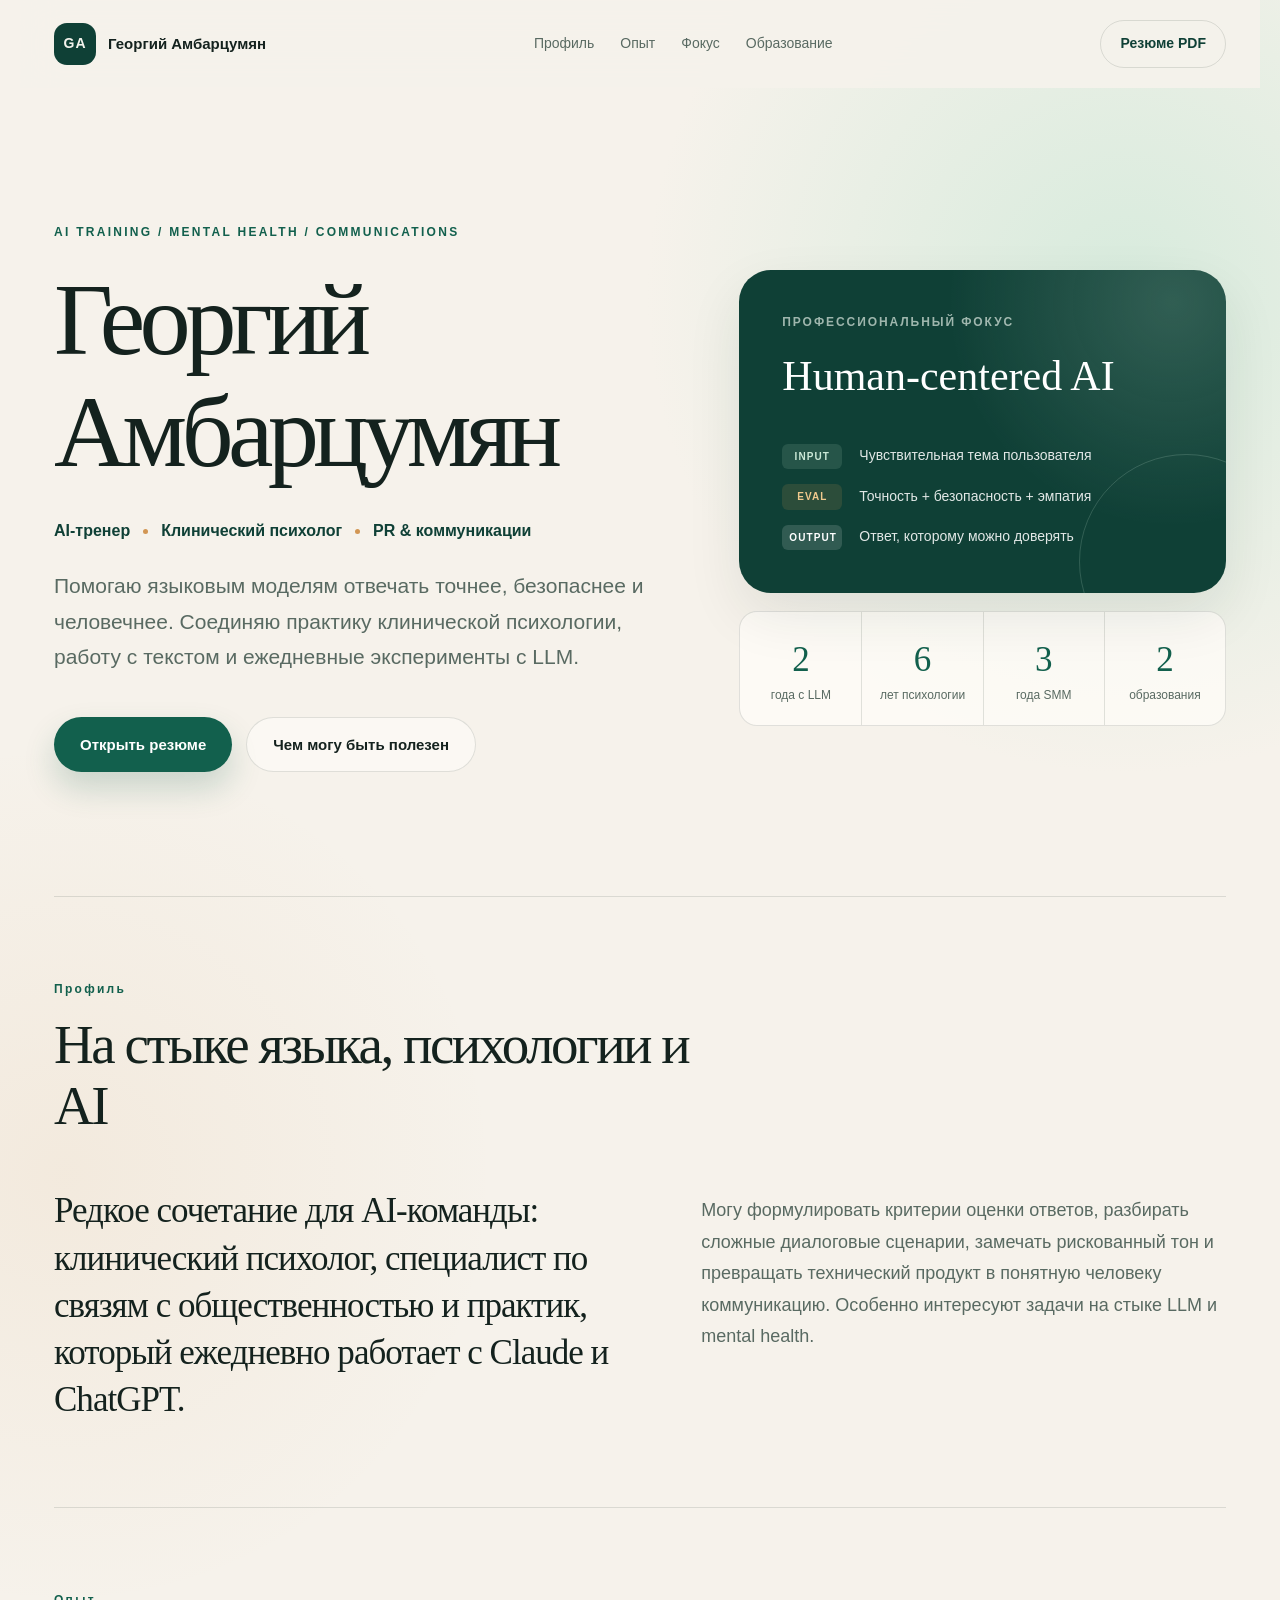
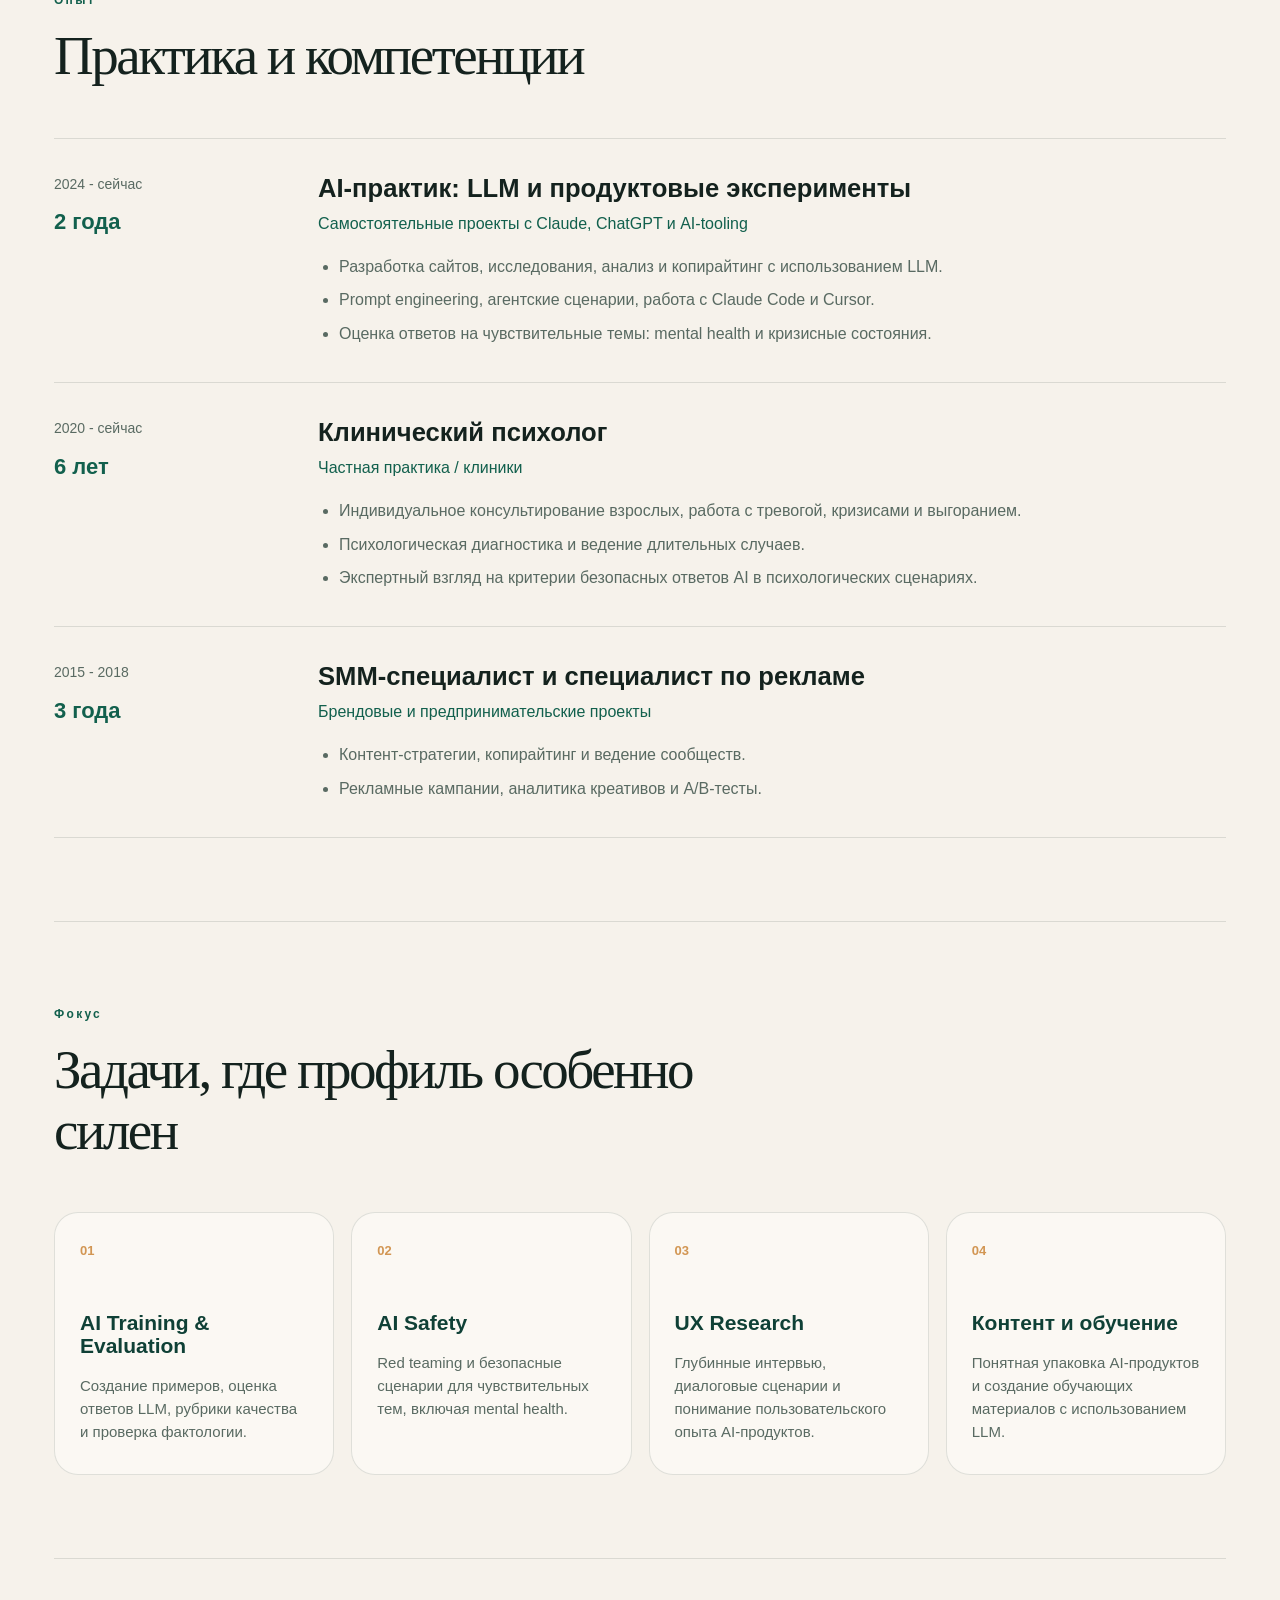
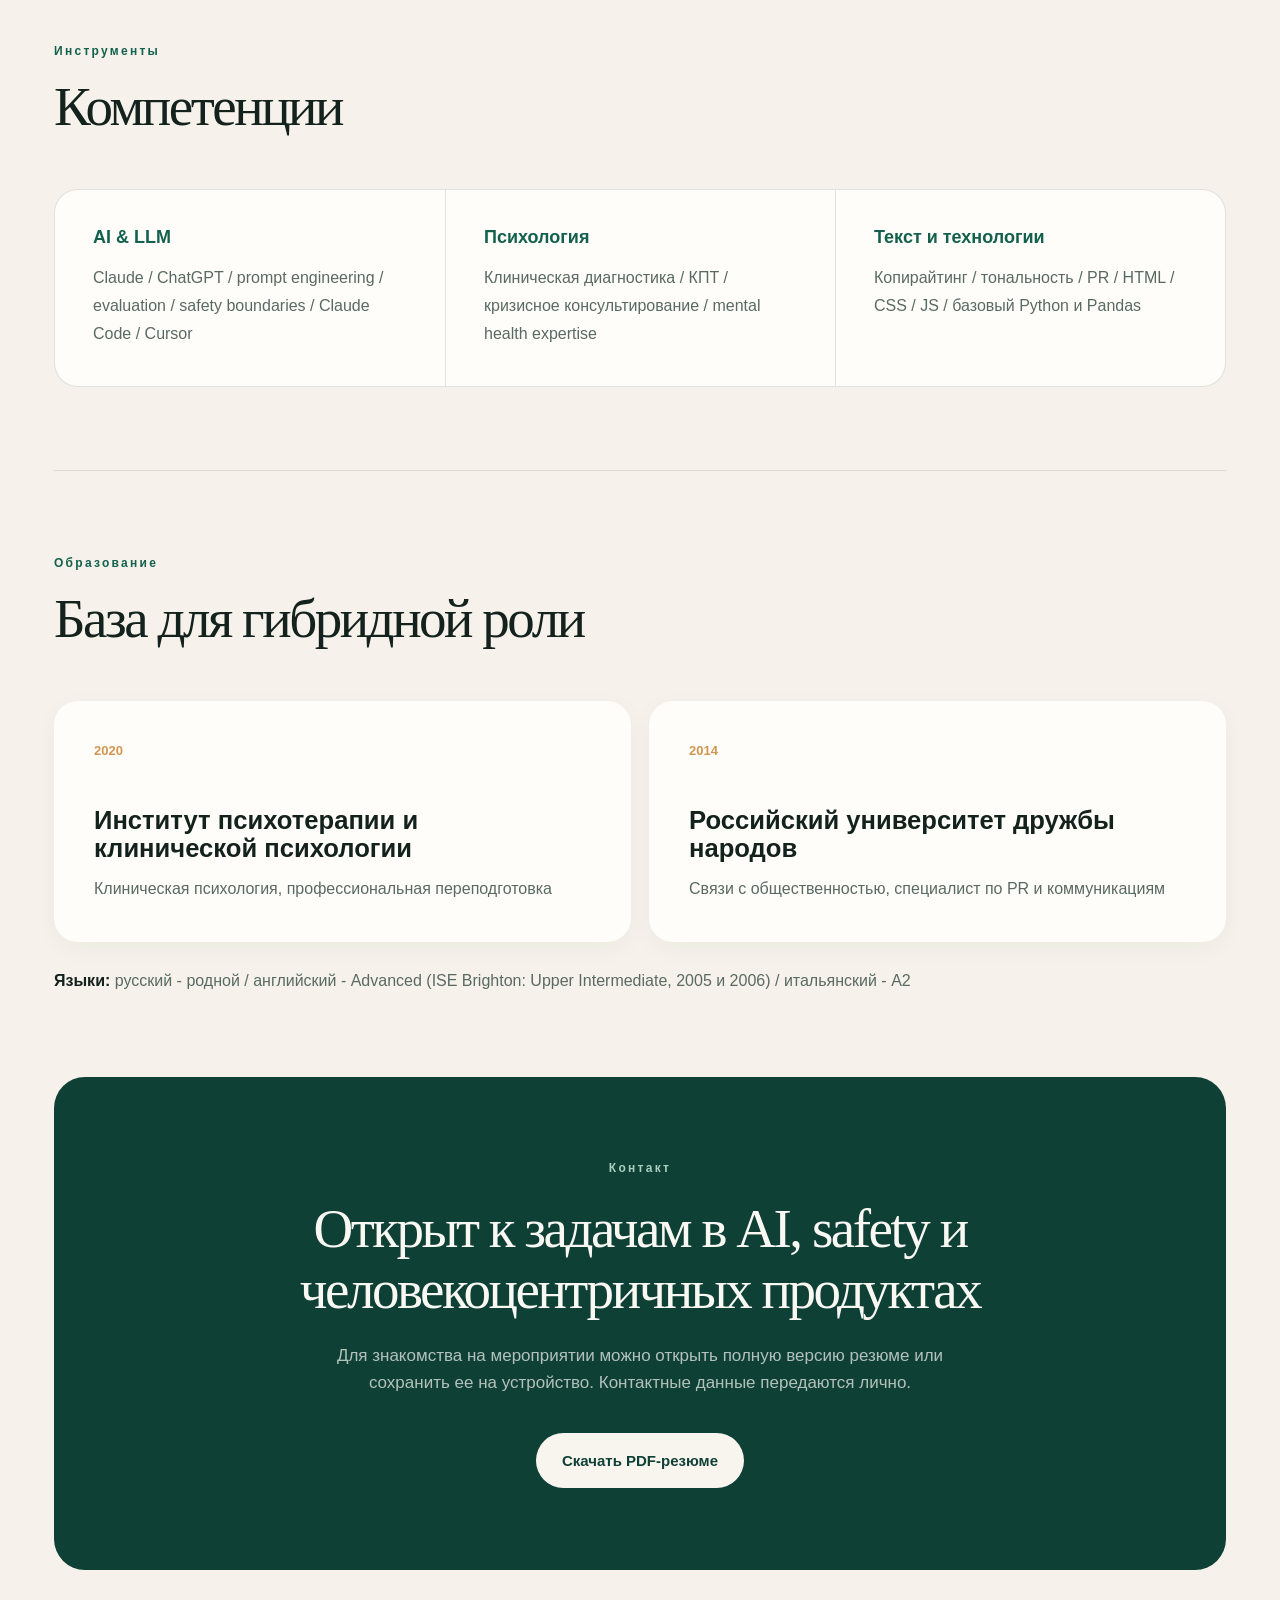
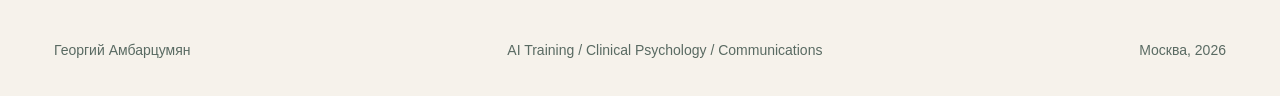
==== index.html @ ddc8c23b "Publish personal landing page" ====
<!doctype html>
<html lang="ru">
  <head>
    <meta charset="utf-8">
    <meta name="viewport" content="width=device-width, initial-scale=1">
    <meta name="theme-color" content="#11211c">
    <meta
      name="description"
      content="Георгий Амбарцумян: AI-тренер, клинический психолог и специалист по коммуникациям. Работа с LLM, AI Safety и human-centered продуктами."
    >
    <title>Георгий Амбарцумян | AI, психология, коммуникации</title>
    <link rel="stylesheet" href="styles.css">
    <script defer src="script.js"></script>
  </head>
  <body>
    <header class="site-header">
      <a class="brand" href="#top" aria-label="Георгий Амбарцумян, на главную">
        <span class="brand-mark">GA</span>
        <span>Георгий Амбарцумян</span>
      </a>
      <nav class="site-nav" aria-label="Основная навигация">
        <a href="#profile">Профиль</a>
        <a href="#experience">Опыт</a>
        <a href="#focus">Фокус</a>
        <a href="#education">Образование</a>
      </nav>
      <a class="header-download" href="Ambartsumyan_Georgy_resume.pdf" download>Резюме PDF</a>
    </header>

    <main id="top">
      <section class="hero" aria-labelledby="hero-title">
        <div class="hero-copy reveal">
          <p class="eyebrow">AI TRAINING / MENTAL HEALTH / COMMUNICATIONS</p>
          <h1 id="hero-title">Георгий<br>Амбарцумян</h1>
          <p class="hero-role">AI-тренер <span></span> Клинический психолог <span></span> PR &amp; коммуникации</p>
          <p class="hero-lead">
            Помогаю языковым моделям отвечать точнее, безопаснее и человечнее.
            Соединяю практику клинической психологии, работу с текстом и
            ежедневные эксперименты с LLM.
          </p>
          <div class="hero-actions">
            <a class="button button-primary" href="Ambartsumyan_Georgy_resume.pdf" target="_blank" rel="noopener">
              Открыть резюме
            </a>
            <a class="button button-secondary" href="#focus">Чем могу быть полезен</a>
          </div>
        </div>

        <aside class="hero-panel reveal" aria-label="Ключевые показатели">
          <div class="signal-card">
            <p class="signal-label">Профессиональный фокус</p>
            <p class="signal-title">Human-centered AI</p>
            <div class="prompt-lines" aria-hidden="true">
              <span class="prompt-tag">INPUT</span>
              <p>Чувствительная тема пользователя</p>
              <span class="prompt-tag accent">EVAL</span>
              <p>Точность + безопасность + эмпатия</p>
              <span class="prompt-tag result">OUTPUT</span>
              <p>Ответ, которому можно доверять</p>
            </div>
          </div>
          <div class="metrics">
            <div><strong>2</strong><span>года с LLM</span></div>
            <div><strong>6</strong><span>лет психологии</span></div>
            <div><strong>3</strong><span>года SMM</span></div>
            <div><strong>2</strong><span>образования</span></div>
          </div>
        </aside>
      </section>

      <section class="profile section reveal" id="profile" aria-labelledby="profile-title">
        <div class="section-heading">
          <p class="eyebrow">Профиль</p>
          <h2 id="profile-title">На стыке языка, психологии и AI</h2>
        </div>
        <div class="profile-grid">
          <p class="statement">
            Редкое сочетание для AI-команды: клинический психолог, специалист
            по связям с общественностью и практик, который ежедневно работает
            с Claude и ChatGPT.
          </p>
          <p class="body-copy">
            Могу формулировать критерии оценки ответов, разбирать сложные
            диалоговые сценарии, замечать рискованный тон и превращать
            технический продукт в понятную человеку коммуникацию. Особенно
            интересуют задачи на стыке LLM и mental health.
          </p>
        </div>
      </section>

      <section class="section experience" id="experience" aria-labelledby="experience-title">
        <div class="section-heading reveal">
          <p class="eyebrow">Опыт</p>
          <h2 id="experience-title">Практика и компетенции</h2>
        </div>
        <div class="timeline">
          <article class="timeline-item reveal">
            <div class="timeline-date">
              <span>2024 - сейчас</span>
              <strong>2 года</strong>
            </div>
            <div class="timeline-content">
              <h3>AI-практик: LLM и продуктовые эксперименты</h3>
              <p>Самостоятельные проекты с Claude, ChatGPT и AI-tooling</p>
              <ul>
                <li>Разработка сайтов, исследования, анализ и копирайтинг с использованием LLM.</li>
                <li>Prompt engineering, агентские сценарии, работа с Claude Code и Cursor.</li>
                <li>Оценка ответов на чувствительные темы: mental health и кризисные состояния.</li>
              </ul>
            </div>
          </article>
          <article class="timeline-item reveal">
            <div class="timeline-date">
              <span>2020 - сейчас</span>
              <strong>6 лет</strong>
            </div>
            <div class="timeline-content">
              <h3>Клинический психолог</h3>
              <p>Частная практика / клиники</p>
              <ul>
                <li>Индивидуальное консультирование взрослых, работа с тревогой, кризисами и выгоранием.</li>
                <li>Психологическая диагностика и ведение длительных случаев.</li>
                <li>Экспертный взгляд на критерии безопасных ответов AI в психологических сценариях.</li>
              </ul>
            </div>
          </article>
          <article class="timeline-item reveal">
            <div class="timeline-date">
              <span>2015 - 2018</span>
              <strong>3 года</strong>
            </div>
            <div class="timeline-content">
              <h3>SMM-специалист и специалист по рекламе</h3>
              <p>Брендовые и предпринимательские проекты</p>
              <ul>
                <li>Контент-стратегии, копирайтинг и ведение сообществ.</li>
                <li>Рекламные кампании, аналитика креативов и A/B-тесты.</li>
              </ul>
            </div>
          </article>
        </div>
      </section>

      <section class="focus section" id="focus" aria-labelledby="focus-title">
        <div class="section-heading reveal">
          <p class="eyebrow">Фокус</p>
          <h2 id="focus-title">Задачи, где профиль особенно силен</h2>
        </div>
        <div class="cards">
          <article class="focus-card reveal">
            <span class="card-index">01</span>
            <h3>AI Training &amp; Evaluation</h3>
            <p>Создание примеров, оценка ответов LLM, рубрики качества и проверка фактологии.</p>
          </article>
          <article class="focus-card reveal">
            <span class="card-index">02</span>
            <h3>AI Safety</h3>
            <p>Red teaming и безопасные сценарии для чувствительных тем, включая mental health.</p>
          </article>
          <article class="focus-card reveal">
            <span class="card-index">03</span>
            <h3>UX Research</h3>
            <p>Глубинные интервью, диалоговые сценарии и понимание пользовательского опыта AI-продуктов.</p>
          </article>
          <article class="focus-card reveal">
            <span class="card-index">04</span>
            <h3>Контент и обучение</h3>
            <p>Понятная упаковка AI-продуктов и создание обучающих материалов с использованием LLM.</p>
          </article>
        </div>
      </section>

      <section class="skills section" aria-labelledby="skills-title">
        <div class="section-heading reveal">
          <p class="eyebrow">Инструменты</p>
          <h2 id="skills-title">Компетенции</h2>
        </div>
        <div class="skill-groups reveal">
          <div>
            <h3>AI &amp; LLM</h3>
            <p>Claude / ChatGPT / prompt engineering / evaluation / safety boundaries / Claude Code / Cursor</p>
          </div>
          <div>
            <h3>Психология</h3>
            <p>Клиническая диагностика / КПТ / кризисное консультирование / mental health expertise</p>
          </div>
          <div>
            <h3>Текст и технологии</h3>
            <p>Копирайтинг / тональность / PR / HTML / CSS / JS / базовый Python и Pandas</p>
          </div>
        </div>
      </section>

      <section class="education section" id="education" aria-labelledby="education-title">
        <div class="section-heading reveal">
          <p class="eyebrow">Образование</p>
          <h2 id="education-title">База для гибридной роли</h2>
        </div>
        <div class="education-grid">
          <article class="education-card reveal">
            <p class="education-year">2020</p>
            <h3>Институт психотерапии и клинической психологии</h3>
            <p>Клиническая психология, профессиональная переподготовка</p>
          </article>
          <article class="education-card reveal">
            <p class="education-year">2014</p>
            <h3>Российский университет дружбы народов</h3>
            <p>Связи с общественностью, специалист по PR и коммуникациям</p>
          </article>
        </div>
        <p class="languages reveal">
          <strong>Языки:</strong> русский - родной / английский - Advanced
          (ISE Brighton: Upper Intermediate, 2005 и 2006) / итальянский - A2
        </p>
      </section>

      <section class="cta section reveal" aria-labelledby="cta-title">
        <p class="eyebrow">Контакт</p>
        <h2 id="cta-title">Открыт к задачам в AI, safety и человекоцентричных продуктах</h2>
        <p>
          Для знакомства на мероприятии можно открыть полную версию резюме или
          сохранить ее на устройство. Контактные данные передаются лично.
        </p>
        <a class="button button-primary" href="Ambartsumyan_Georgy_resume.pdf" download>
          Скачать PDF-резюме
        </a>
      </section>
    </main>

    <footer class="site-footer">
      <p>Георгий Амбарцумян</p>
      <p>AI Training / Clinical Psychology / Communications</p>
      <p>Москва, 2026</p>
    </footer>
  </body>
</html>
---- styles.css ----
:root {
  --ink: #14221e;
  --muted: #596a62;
  --line: rgba(20, 34, 30, 0.12);
  --canvas: #f6f2eb;
  --surface: #fffdf9;
  --green: #12604d;
  --green-deep: #0f4036;
  --mint: #cbe8d7;
  --gold: #d29653;
  --shadow: 0 22px 55px rgba(22, 41, 34, 0.09);
  --radius: 24px;
}

*,
*::before,
*::after {
  box-sizing: border-box;
}

html {
  scroll-behavior: smooth;
}

body {
  margin: 0;
  color: var(--ink);
  background:
    radial-gradient(circle at 88% 6%, rgba(203, 232, 215, 0.72), transparent 30rem),
    radial-gradient(circle at 5% 24%, rgba(210, 150, 83, 0.09), transparent 27rem),
    var(--canvas);
  font-family: "Segoe UI", "Arial", sans-serif;
  line-height: 1.55;
}

a {
  color: inherit;
  text-decoration: none;
}

p {
  margin: 0;
}

h1,
h2,
h3 {
  margin: 0;
  line-height: 1.1;
}

.site-header {
  position: sticky;
  top: 0;
  z-index: 10;
  display: flex;
  align-items: center;
  gap: 32px;
  max-width: 1240px;
  margin: 0 auto;
  padding: 20px 34px;
  background: rgba(246, 242, 235, 0.9);
  backdrop-filter: blur(18px);
}

.brand {
  display: flex;
  align-items: center;
  gap: 12px;
  font-weight: 650;
  font-size: 15px;
}

.brand-mark {
  display: grid;
  place-items: center;
  width: 42px;
  height: 42px;
  border-radius: 13px;
  color: #f4f3ed;
  background: var(--green-deep);
  font-size: 14px;
  font-weight: 700;
  letter-spacing: 0.08em;
}

.site-nav {
  display: flex;
  justify-content: center;
  gap: 26px;
  flex: 1;
  color: var(--muted);
  font-size: 14px;
}

.site-nav a:hover {
  color: var(--green);
}

.header-download {
  padding: 12px 19px;
  border: 1px solid var(--line);
  border-radius: 999px;
  color: var(--green-deep);
  font-size: 14px;
  font-weight: 600;
  white-space: nowrap;
}

main {
  max-width: 1240px;
  margin: 0 auto;
  padding: 48px 34px 0;
}

.hero {
  min-height: min(760px, calc(100vh - 82px));
  display: grid;
  grid-template-columns: minmax(400px, 1.03fr) minmax(350px, 0.82fr);
  align-items: center;
  gap: 74px;
  padding: 40px 0 76px;
}

.eyebrow {
  margin-bottom: 22px;
  color: var(--green);
  font-size: 12px;
  font-weight: 700;
  letter-spacing: 0.19em;
}

.hero h1 {
  font-family: Georgia, "Times New Roman", serif;
  font-size: clamp(66px, 8vw, 104px);
  font-weight: 400;
  letter-spacing: -0.055em;
}

.hero-role {
  display: flex;
  flex-wrap: wrap;
  align-items: center;
  gap: 13px;
  margin: 30px 0 24px;
  color: var(--green-deep);
  font-weight: 650;
}

.hero-role span {
  width: 5px;
  height: 5px;
  border-radius: 50%;
  background: var(--gold);
}

.hero-lead {
  max-width: 620px;
  color: var(--muted);
  font-size: clamp(18px, 2vw, 21px);
  line-height: 1.7;
}

.hero-actions {
  display: flex;
  gap: 14px;
  margin-top: 42px;
}

.button {
  display: inline-flex;
  align-items: center;
  justify-content: center;
  min-height: 55px;
  padding: 15px 26px;
  border-radius: 999px;
  font-size: 15px;
  font-weight: 650;
  transition: transform 160ms ease, box-shadow 160ms ease;
}

.button:hover {
  transform: translateY(-2px);
}

.button-primary {
  color: white;
  background: var(--green);
  box-shadow: 0 16px 32px rgba(18, 96, 77, 0.2);
}

.button-secondary {
  border: 1px solid var(--line);
  background: rgba(255, 253, 249, 0.55);
}

.hero-panel {
  display: flex;
  flex-direction: column;
  gap: 18px;
}

.signal-card {
  position: relative;
  overflow: hidden;
  padding: clamp(30px, 4vw, 43px);
  border-radius: 32px;
  color: white;
  background:
    radial-gradient(circle at 89% 10%, rgba(203, 232, 215, 0.18), transparent 14rem),
    var(--green-deep);
  box-shadow: var(--shadow);
}

.signal-card::after {
  position: absolute;
  right: -68px;
  bottom: -76px;
  width: 215px;
  height: 215px;
  border: 1px solid rgba(203, 232, 215, 0.18);
  border-radius: 50%;
  content: "";
}

.signal-label {
  color: rgba(236, 246, 238, 0.65);
  font-size: 12px;
  font-weight: 600;
  letter-spacing: 0.16em;
  text-transform: uppercase;
}

.signal-title {
  margin: 13px 0 34px;
  font-family: Georgia, "Times New Roman", serif;
  font-size: clamp(31px, 3.5vw, 42px);
}

.prompt-lines {
  position: relative;
  z-index: 1;
  display: grid;
  grid-template-columns: 60px 1fr;
  align-items: center;
  gap: 15px 17px;
  color: rgba(255, 255, 255, 0.88);
  font-size: 14px;
}

.prompt-tag {
  padding: 5px 7px;
  border-radius: 6px;
  color: var(--mint);
  background: rgba(203, 232, 215, 0.12);
  font-size: 10px;
  font-weight: 700;
  letter-spacing: 0.11em;
  text-align: center;
}

.prompt-tag.accent {
  color: #f0c98d;
  background: rgba(210, 150, 83, 0.15);
}

.prompt-tag.result {
  color: white;
  background: rgba(255, 255, 255, 0.14);
}

.metrics {
  display: grid;
  grid-template-columns: repeat(4, 1fr);
  overflow: hidden;
  border: 1px solid var(--line);
  border-radius: 18px;
  background: rgba(255, 253, 249, 0.74);
}

.metrics div {
  padding: 21px 10px;
  text-align: center;
}

.metrics div + div {
  border-left: 1px solid var(--line);
}

.metrics strong {
  display: block;
  color: var(--green);
  font-family: Georgia, "Times New Roman", serif;
  font-size: 35px;
  font-weight: 400;
}

.metrics span {
  display: block;
  color: var(--muted);
  font-size: 12px;
  line-height: 1.35;
}

.section {
  padding: 83px 0;
  border-top: 1px solid var(--line);
}

.section-heading {
  max-width: 650px;
  margin-bottom: 51px;
}

.section-heading .eyebrow {
  margin-bottom: 17px;
}

.section-heading h2,
.cta h2 {
  font-family: Georgia, "Times New Roman", serif;
  font-size: clamp(37px, 4.3vw, 55px);
  font-weight: 400;
  letter-spacing: -0.045em;
}

.profile-grid {
  display: grid;
  grid-template-columns: 1fr 0.9fr;
  gap: 64px;
}

.statement {
  font-size: clamp(27px, 3vw, 35px);
  font-family: Georgia, "Times New Roman", serif;
  letter-spacing: -0.028em;
  line-height: 1.35;
}

.body-copy {
  padding-top: 8px;
  color: var(--muted);
  font-size: 18px;
  line-height: 1.75;
}

.timeline {
  display: flex;
  flex-direction: column;
}

.timeline-item {
  display: grid;
  grid-template-columns: 220px 1fr;
  gap: 44px;
  padding: 35px 0;
  border-top: 1px solid var(--line);
}

.timeline-item:last-child {
  border-bottom: 1px solid var(--line);
}

.timeline-date span,
.timeline-date strong {
  display: block;
}

.timeline-date span {
  color: var(--muted);
  font-size: 14px;
}

.timeline-date strong {
  margin-top: 10px;
  color: var(--green);
  font-size: 22px;
}

.timeline-content h3 {
  font-size: clamp(22px, 2vw, 26px);
  font-weight: 650;
}

.timeline-content > p {
  margin: 10px 0 18px;
  color: var(--green);
}

.timeline-content ul {
  display: grid;
  gap: 9px;
  margin: 0;
  padding-left: 21px;
  color: var(--muted);
}

.cards {
  display: grid;
  grid-template-columns: repeat(4, 1fr);
  gap: 17px;
}

.focus-card {
  min-height: 260px;
  padding: 28px 25px 30px;
  border: 1px solid var(--line);
  border-radius: var(--radius);
  background: rgba(255, 253, 249, 0.57);
  transition: border-color 170ms ease, transform 170ms ease, background 170ms ease;
}

.focus-card:hover {
  transform: translateY(-4px);
  border-color: rgba(18, 96, 77, 0.3);
  background: var(--surface);
}

.card-index {
  display: block;
  margin-bottom: 49px;
  color: var(--gold);
  font-size: 13px;
  font-weight: 700;
}

.focus-card h3 {
  margin-bottom: 17px;
  color: var(--green-deep);
  font-size: 21px;
}

.focus-card p {
  color: var(--muted);
  font-size: 15px;
}

.skill-groups {
  display: grid;
  grid-template-columns: repeat(3, 1fr);
  border: 1px solid var(--line);
  border-radius: var(--radius);
  background: var(--surface);
}

.skill-groups div {
  padding: clamp(26px, 4vw, 38px);
}

.skill-groups div + div {
  border-left: 1px solid var(--line);
}

.skill-groups h3 {
  margin-bottom: 16px;
  color: var(--green);
  font-size: 18px;
}

.skill-groups p {
  color: var(--muted);
  line-height: 1.75;
}

.education-grid {
  display: grid;
  grid-template-columns: repeat(2, 1fr);
  gap: 18px;
}

.education-card {
  padding: clamp(28px, 4vw, 40px);
  border-radius: var(--radius);
  background: var(--surface);
  box-shadow: 0 7px 24px rgba(22, 41, 34, 0.04);
}

.education-year {
  margin-bottom: 45px;
  color: var(--gold);
  font-size: 13px;
  font-weight: 700;
}

.education-card h3 {
  max-width: 490px;
  margin-bottom: 15px;
  font-size: clamp(22px, 2vw, 26px);
}

.education-card p:last-child {
  color: var(--muted);
}

.languages {
  margin-top: 27px;
  color: var(--muted);
}

.languages strong {
  color: var(--ink);
}

.cta {
  margin-bottom: 70px;
  padding: clamp(45px, 8vw, 82px);
  border: 0;
  border-radius: 31px;
  color: #f9f8f3;
  background: var(--green-deep);
  text-align: center;
}

.cta .eyebrow {
  color: #aacebc;
}

.cta h2 {
  max-width: 820px;
  margin: 0 auto 23px;
}

.cta > p:not(.eyebrow) {
  max-width: 620px;
  margin: 0 auto 37px;
  color: rgba(249, 248, 243, 0.7);
  font-size: 17px;
}

.cta .button-primary {
  color: var(--green-deep);
  background: #f8f5ef;
  box-shadow: none;
}

.site-footer {
  display: flex;
  justify-content: space-between;
  gap: 20px;
  max-width: 1240px;
  margin: 0 auto;
  padding: 0 34px 34px;
  color: var(--muted);
  font-size: 14px;
}

.reveal {
  transform: translateY(14px);
  opacity: 0;
  transition: transform 580ms ease, opacity 580ms ease;
}

.reveal.visible {
  transform: translateY(0);
  opacity: 1;
}

@media (prefers-reduced-motion: reduce) {
  *,
  *::before,
  *::after {
    scroll-behavior: auto;
    transition: none !important;
  }

  .reveal {
    transform: none;
    opacity: 1;
  }
}

@media (max-width: 960px) {
  .site-header {
    gap: 18px;
    padding-inline: 22px;
  }

  .site-nav {
    display: none;
  }

  .header-download {
    margin-left: auto;
  }

  main {
    padding: 24px 22px 0;
  }

  .hero {
    display: flex;
    flex-direction: column;
    align-items: stretch;
    gap: 52px;
    min-height: 0;
    padding: 46px 0 66px;
  }

  .hero-panel {
    max-width: 600px;
  }

  .profile-grid,
  .skill-groups {
    display: block;
  }

  .body-copy {
    margin-top: 28px;
  }

  .skill-groups div + div {
    border-top: 1px solid var(--line);
    border-left: 0;
  }

  .cards {
    grid-template-columns: repeat(2, 1fr);
  }

  .site-footer {
    padding-inline: 22px;
  }
}

@media (max-width: 650px) {
  .site-header {
    padding-block: 15px;
  }

  .brand > span:last-child {
    display: none;
  }

  .header-download {
    padding-inline: 16px;
  }

  .hero h1 {
    font-size: clamp(43px, 14vw, 56px);
  }

  .hero-role {
    gap: 10px;
    font-size: 14px;
  }

  .hero-actions {
    display: grid;
  }

  .metrics {
    grid-template-columns: repeat(2, 1fr);
  }

  .metrics div:nth-child(3),
  .metrics div:nth-child(4) {
    border-top: 1px solid var(--line);
  }

  .metrics div:nth-child(3) {
    border-left: 0;
  }

  .section {
    padding: 62px 0;
  }

  .section-heading {
    margin-bottom: 36px;
  }

  .timeline-item {
    display: block;
    padding: 29px 0;
  }

  .timeline-date {
    margin-bottom: 24px;
  }

  .cards,
  .education-grid {
    grid-template-columns: 1fr;
  }

  .focus-card {
    min-height: 218px;
  }

  .card-index {
    margin-bottom: 34px;
  }

  .cta {
    margin-bottom: 46px;
    padding-inline: 25px;
  }

  .site-footer {
    flex-direction: column;
    gap: 7px;
  }
}
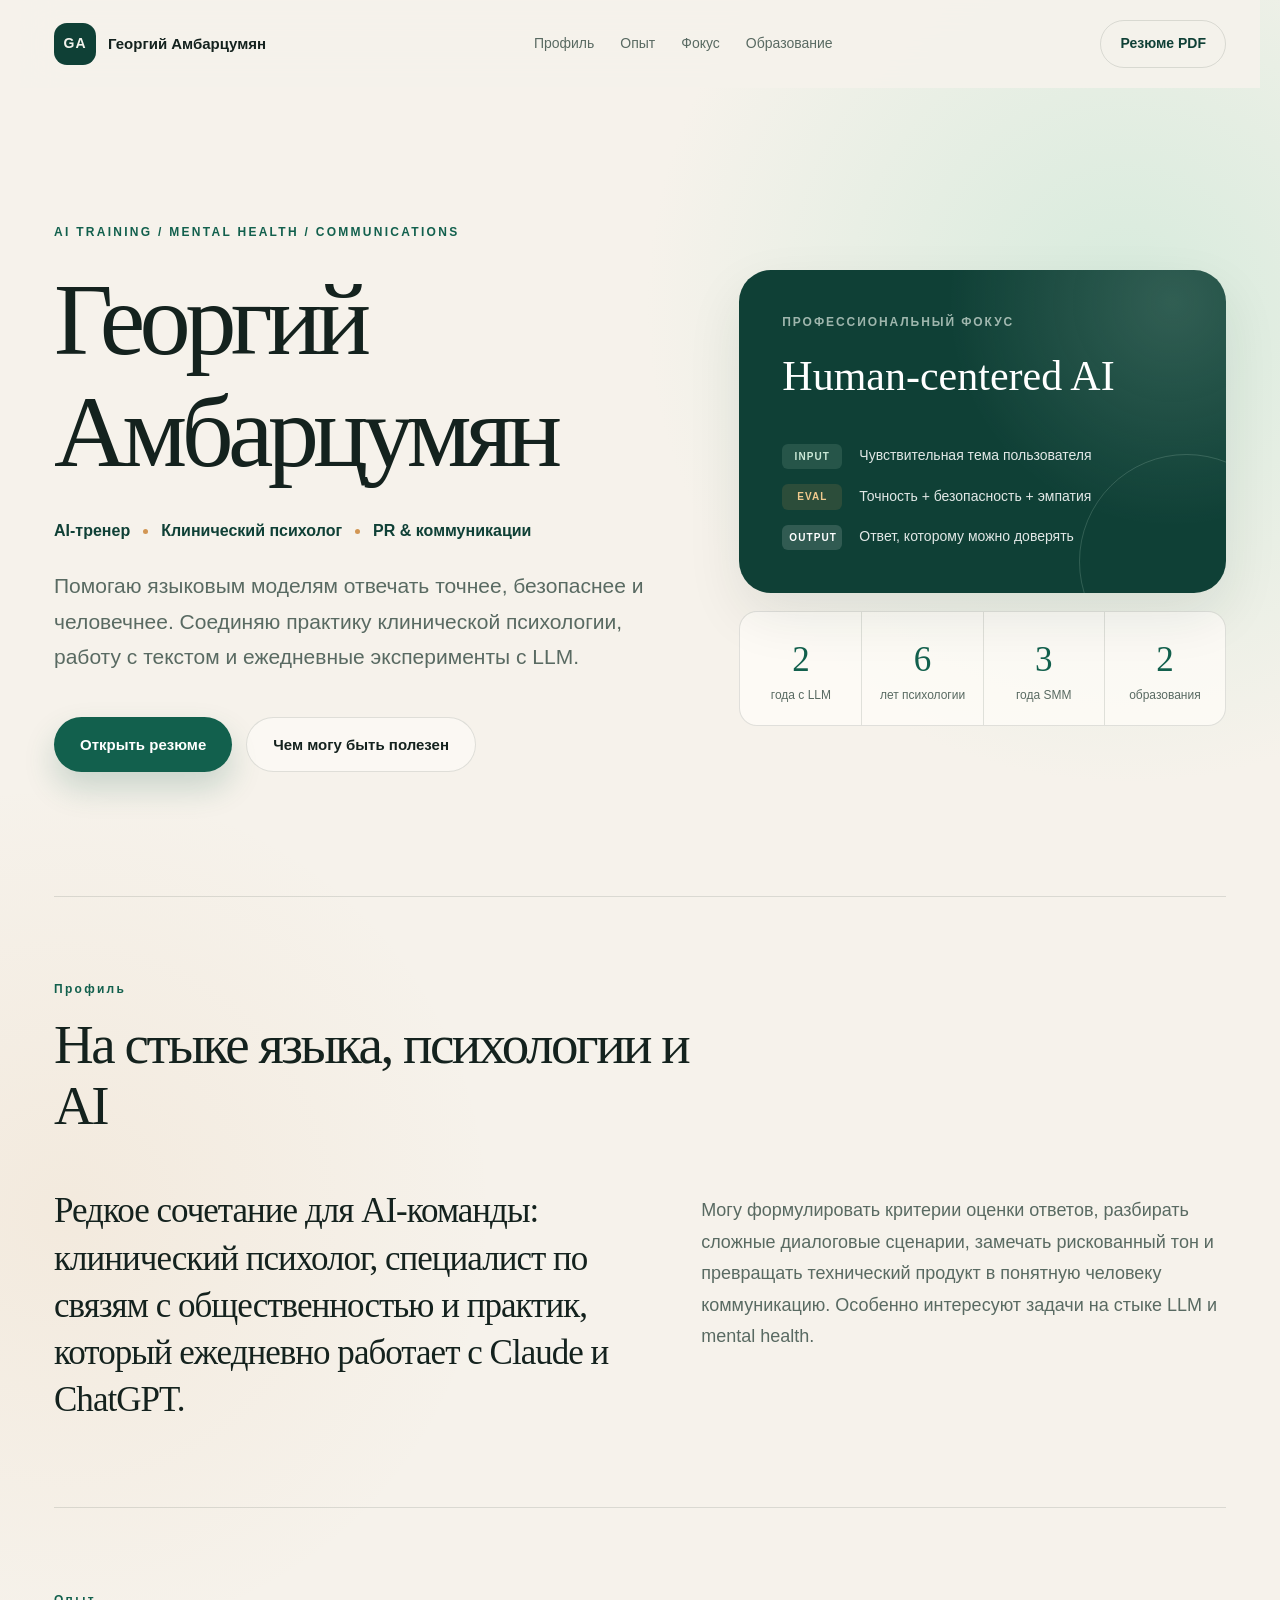
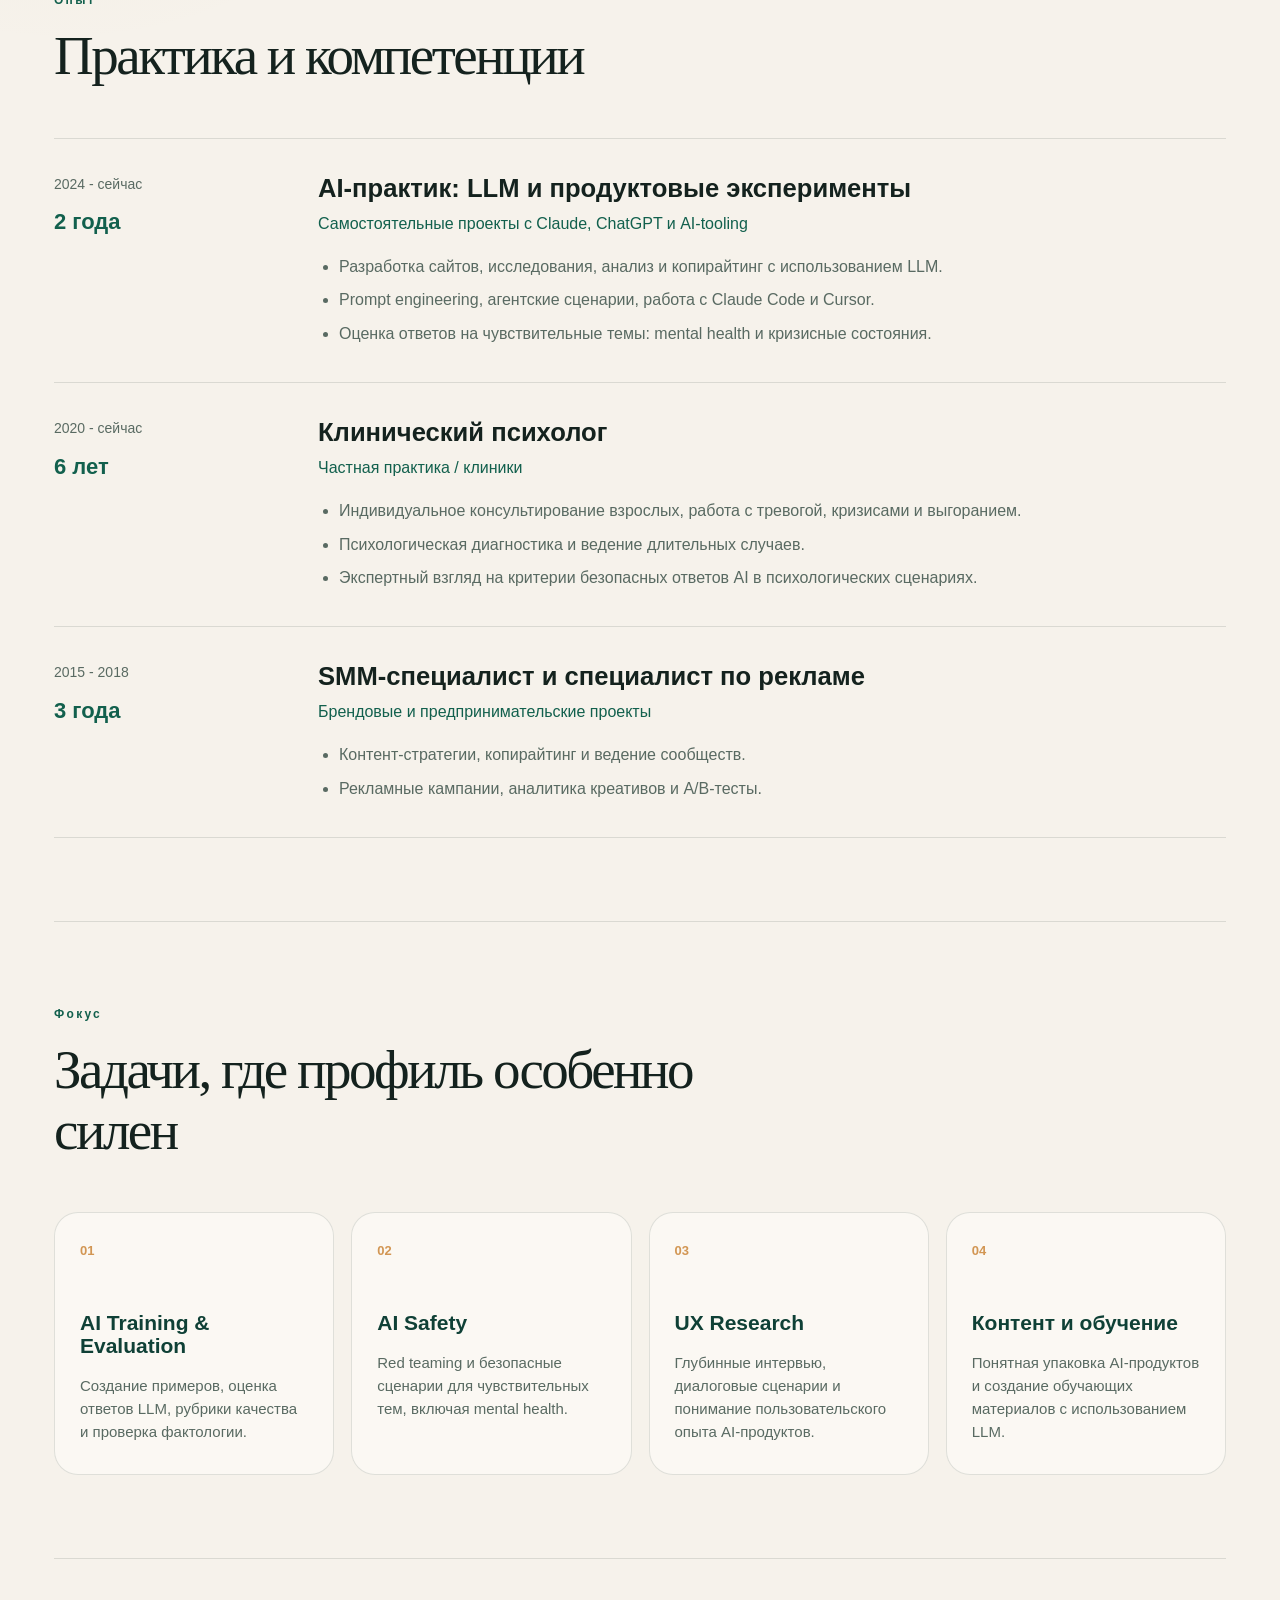
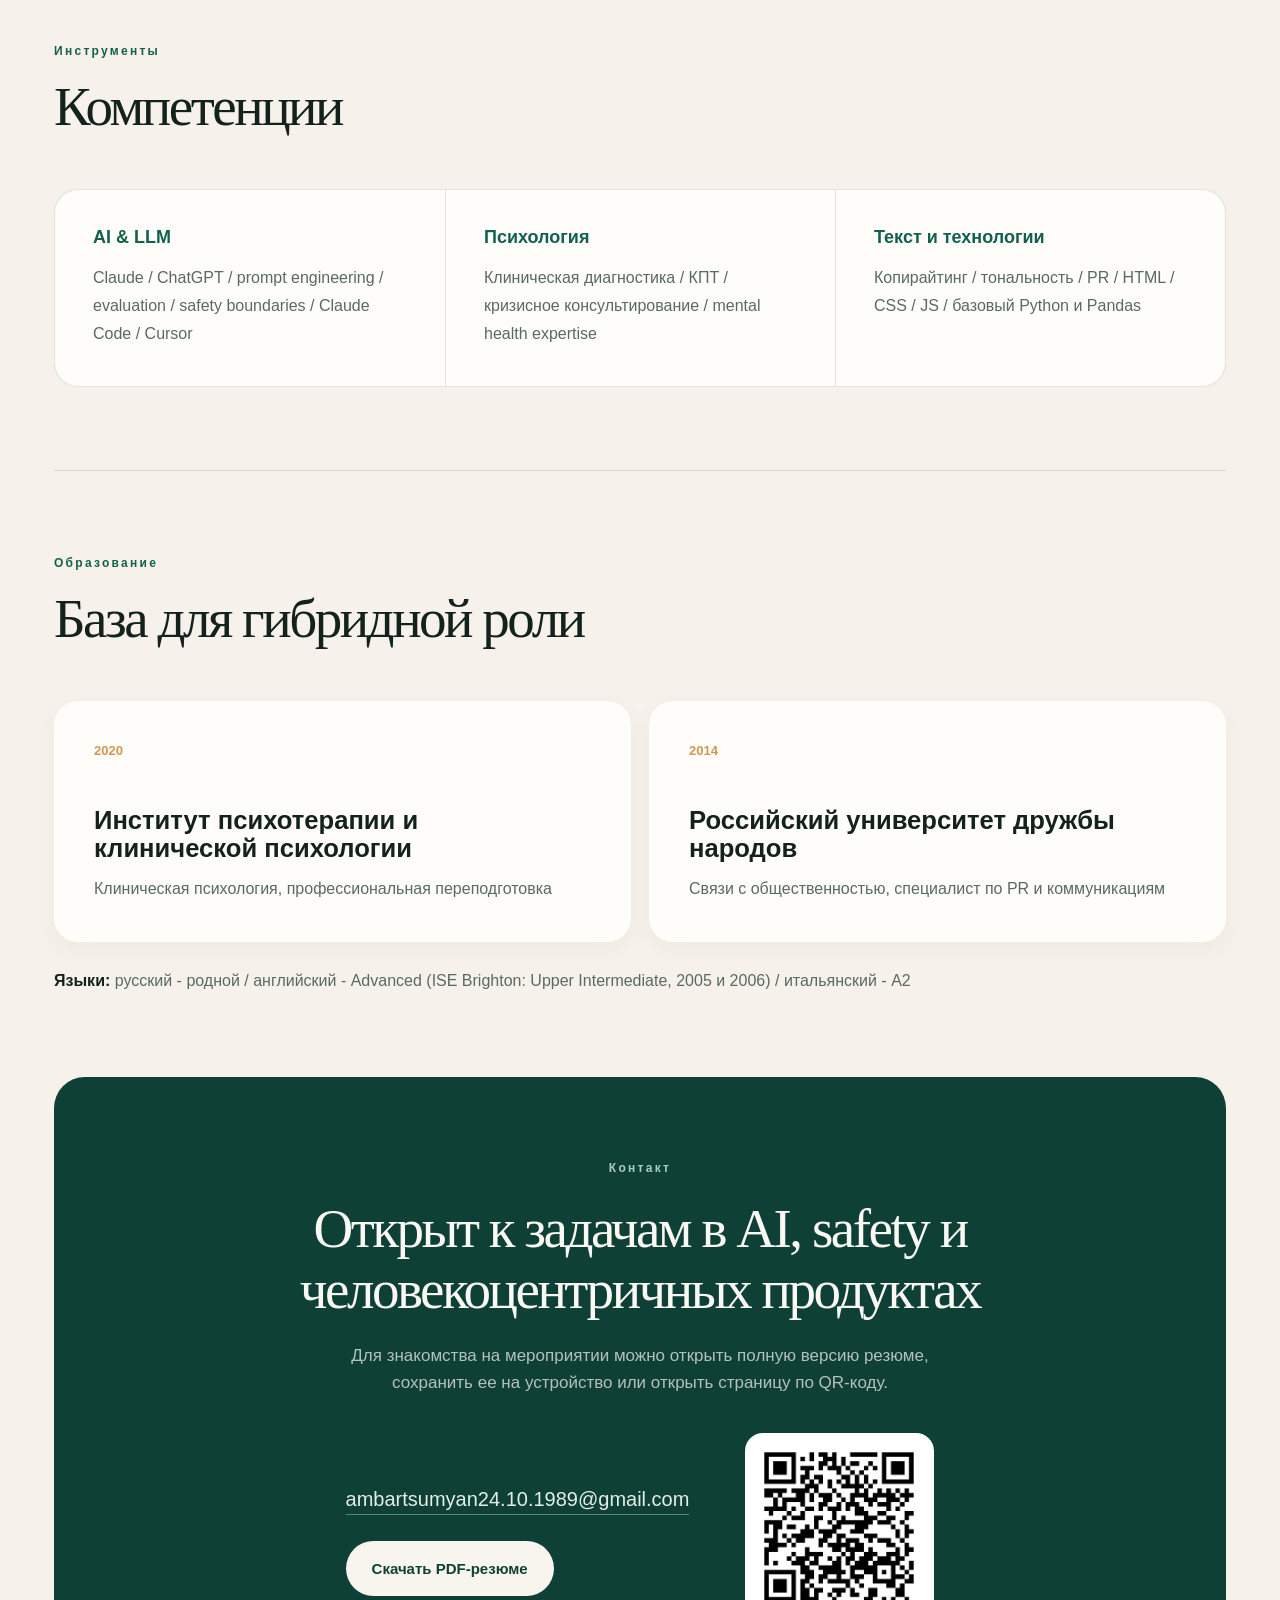
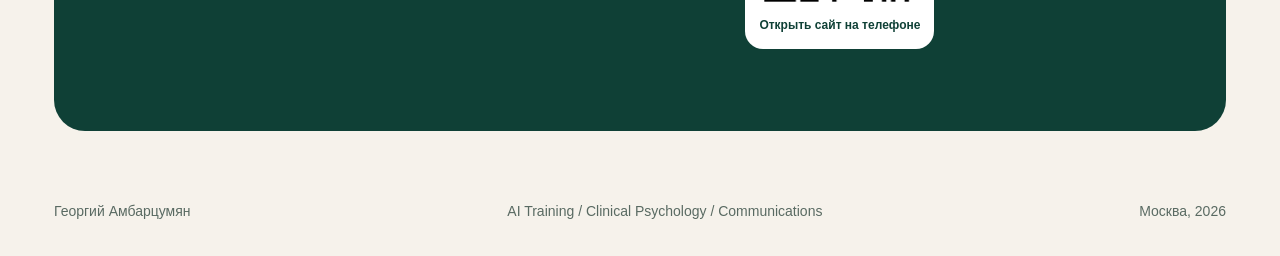
==== commit dfd60f36: "Add contact email and site QR code" ====
--- a/index.html
+++ b/index.html
@@ -218,12 +218,23 @@
         <p class="eyebrow">Контакт</p>
         <h2 id="cta-title">Открыт к задачам в AI, safety и человекоцентричных продуктах</h2>
         <p>
-          Для знакомства на мероприятии можно открыть полную версию резюме или
-          сохранить ее на устройство. Контактные данные передаются лично.
+          Для знакомства на мероприятии можно открыть полную версию резюме,
+          сохранить ее на устройство или открыть страницу по QR-коду.
         </p>
-        <a class="button button-primary" href="Ambartsumyan_Georgy_resume.pdf" download>
-          Скачать PDF-резюме
-        </a>
+        <div class="contact-panel">
+          <div class="contact-copy">
+            <a class="contact-email" href="mailto:ambartsumyan24.10.1989@gmail.com">
+              ambartsumyan24.10.1989@gmail.com
+            </a>
+            <a class="button button-primary" href="Ambartsumyan_Georgy_resume.pdf" download>
+              Скачать PDF-резюме
+            </a>
+          </div>
+          <figure class="qr-card">
+            <img src="qr-site.png" alt="QR-код для перехода на сайт Георгия Амбарцумяна">
+            <figcaption>Открыть сайт на телефоне</figcaption>
+          </figure>
+        </div>
       </section>
     </main>
 
--- a/styles.css
+++ b/styles.css
@@ -527,6 +527,55 @@
   font-size: 17px;
 }
 
+.contact-panel {
+  display: flex;
+  justify-content: center;
+  align-items: center;
+  gap: clamp(27px, 5vw, 56px);
+  margin-top: 6px;
+}
+
+.contact-copy {
+  display: flex;
+  flex-direction: column;
+  align-items: flex-start;
+  gap: 26px;
+}
+
+.contact-email {
+  border-bottom: 1px solid rgba(203, 232, 215, 0.4);
+  color: #e3eee7;
+  font-size: clamp(16px, 2vw, 20px);
+  line-height: 1.45;
+  transition: border-color 160ms ease, color 160ms ease;
+}
+
+.contact-email:hover {
+  border-color: #f8f5ef;
+  color: #ffffff;
+}
+
+.qr-card {
+  margin: 0;
+  padding: 14px;
+  border-radius: 18px;
+  color: var(--green-deep);
+  background: #ffffff;
+}
+
+.qr-card img {
+  display: block;
+  width: 160px;
+  height: 160px;
+}
+
+.qr-card figcaption {
+  margin-top: 9px;
+  color: var(--green-deep);
+  font-size: 12px;
+  font-weight: 600;
+}
+
 .cta .button-primary {
   color: var(--green-deep);
   background: #f8f5ef;
@@ -697,6 +746,18 @@
     padding-inline: 25px;
   }
 
+  .contact-panel {
+    flex-direction: column;
+  }
+
+  .contact-copy {
+    align-items: center;
+  }
+
+  .contact-email {
+    font-size: 15px;
+  }
+
   .site-footer {
     flex-direction: column;
     gap: 7px;
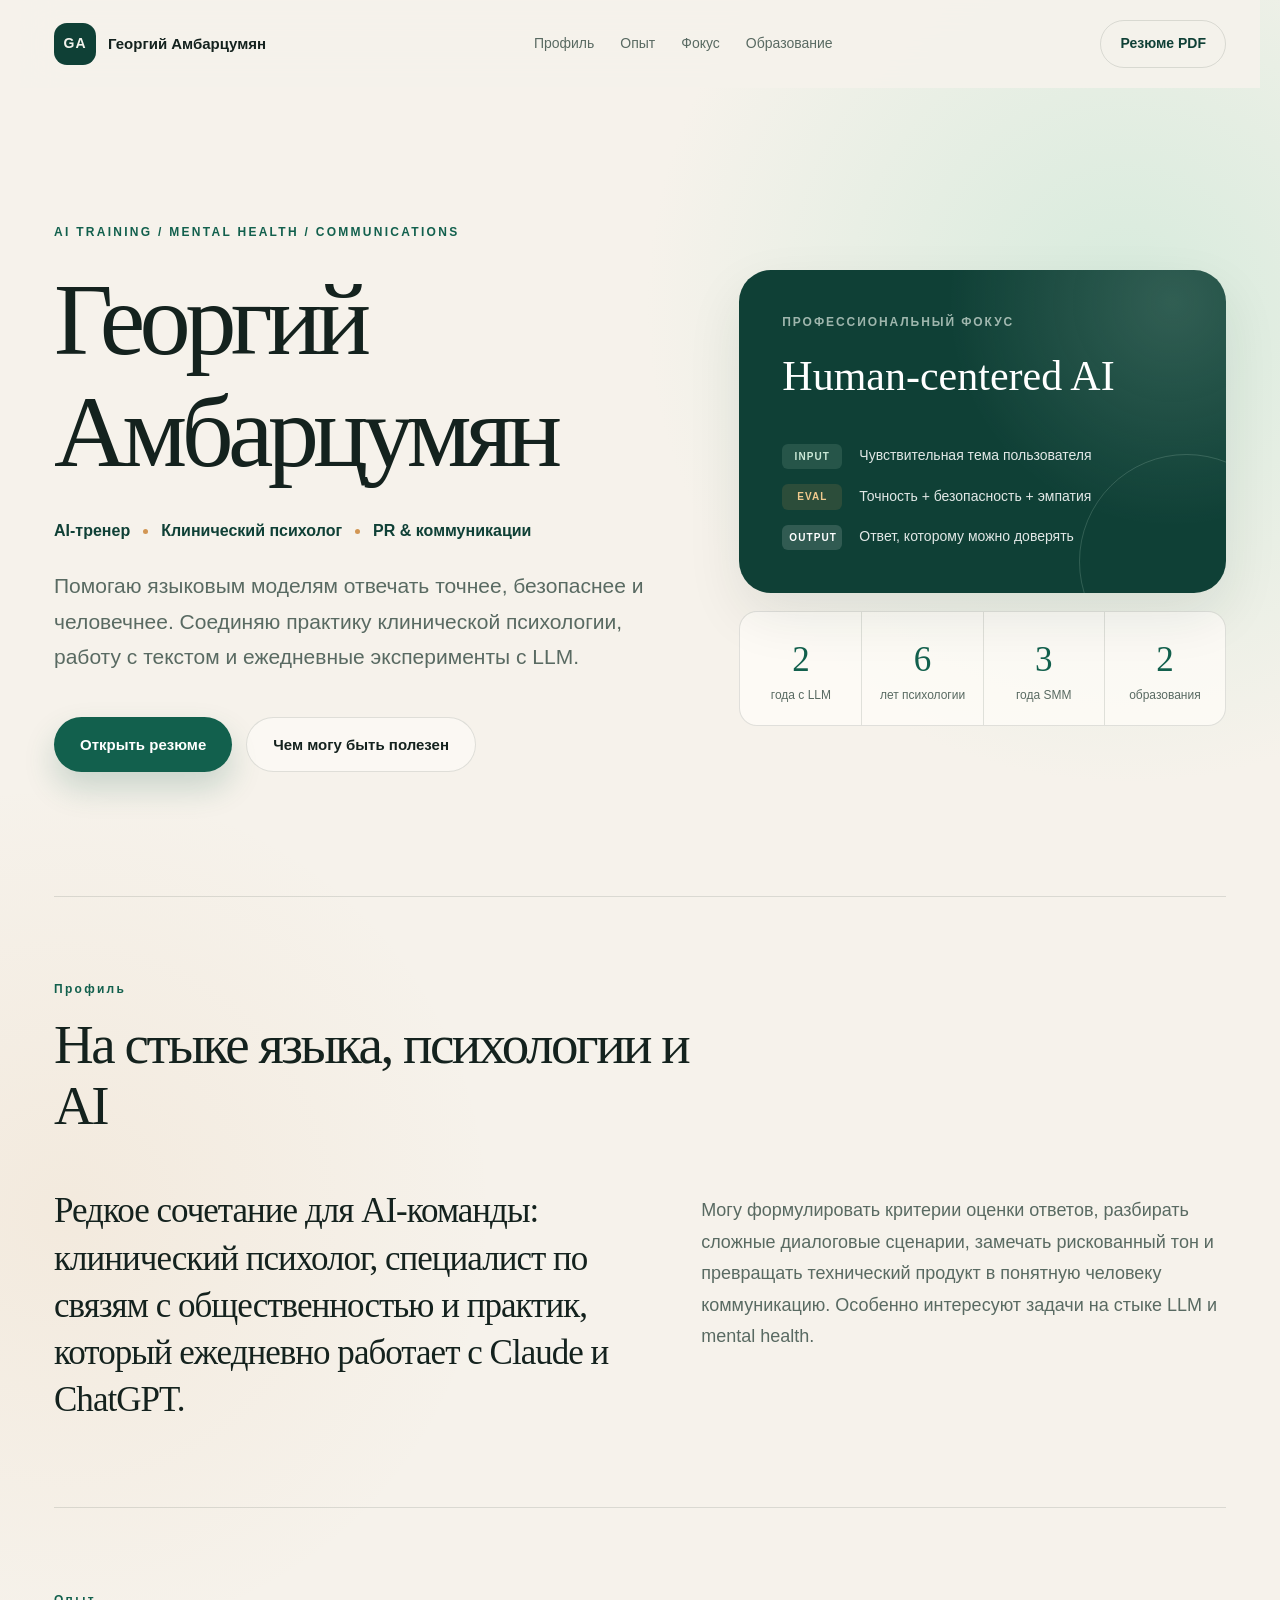
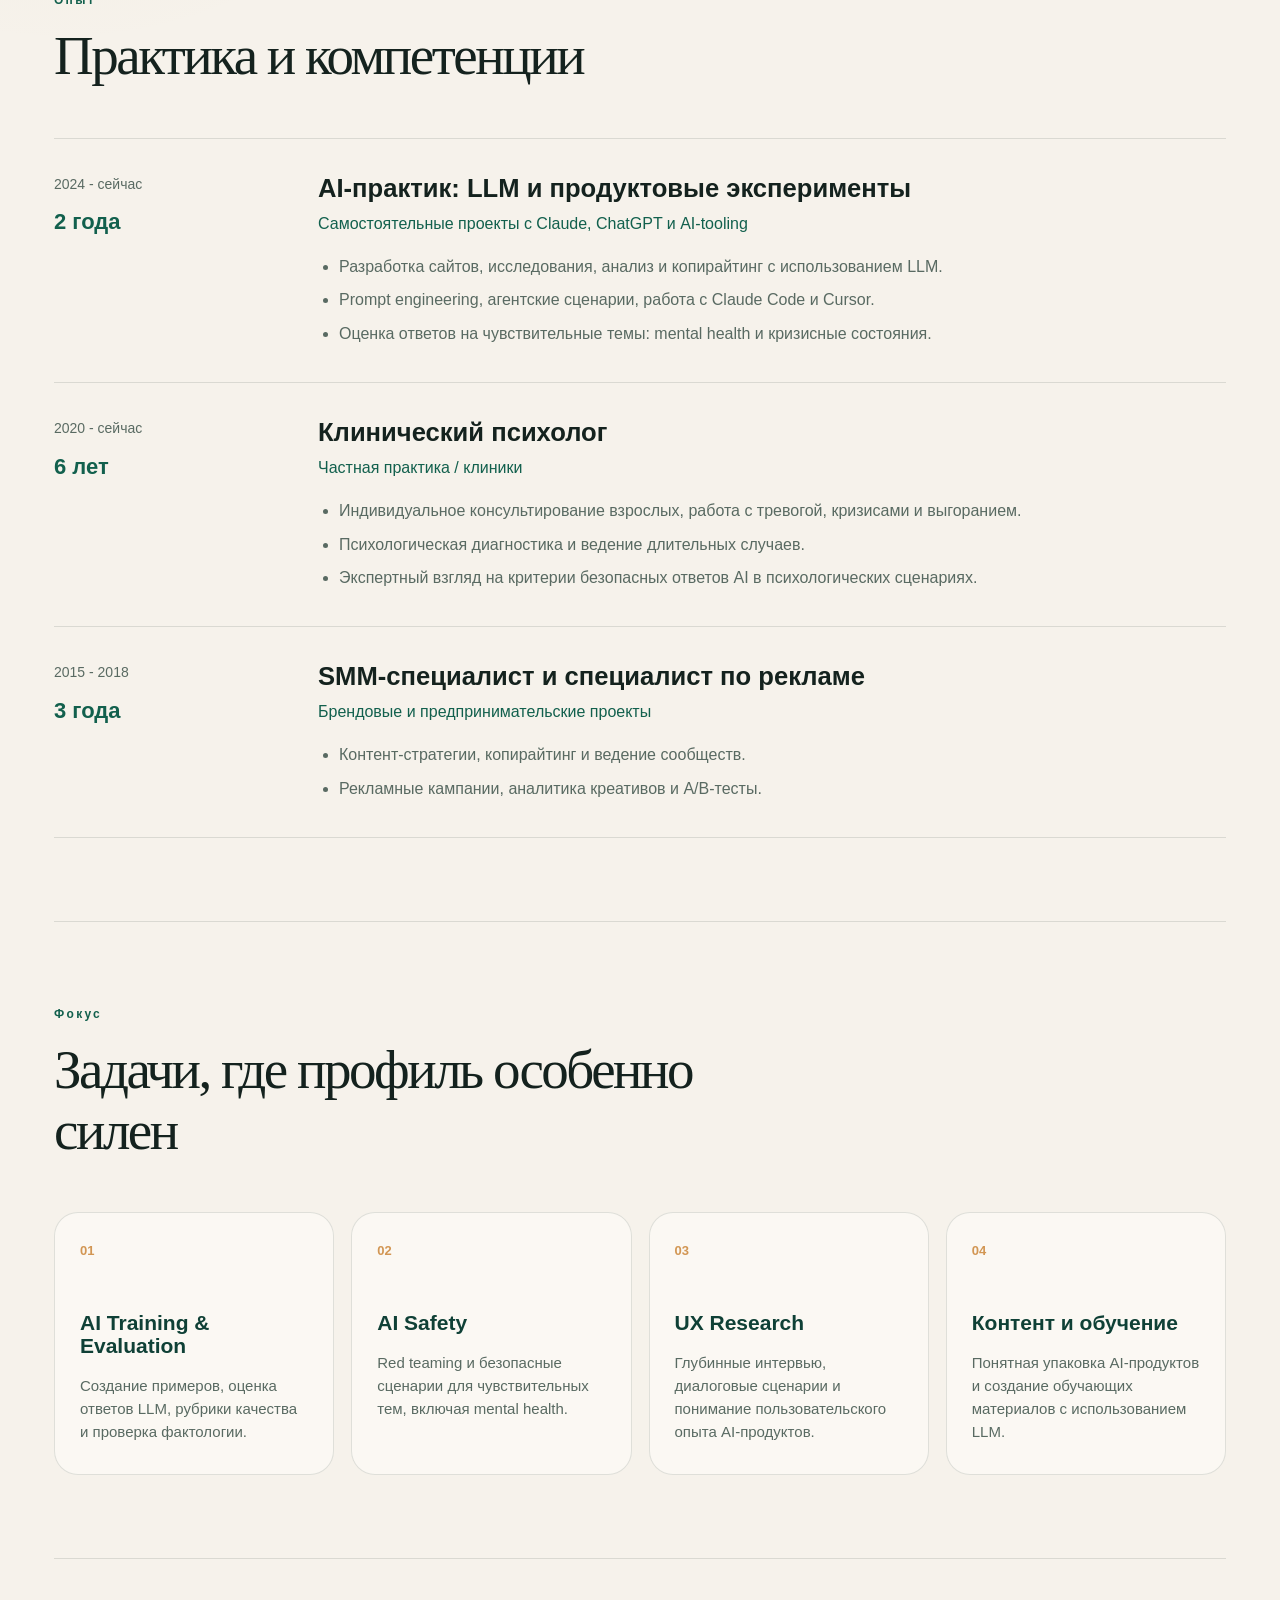
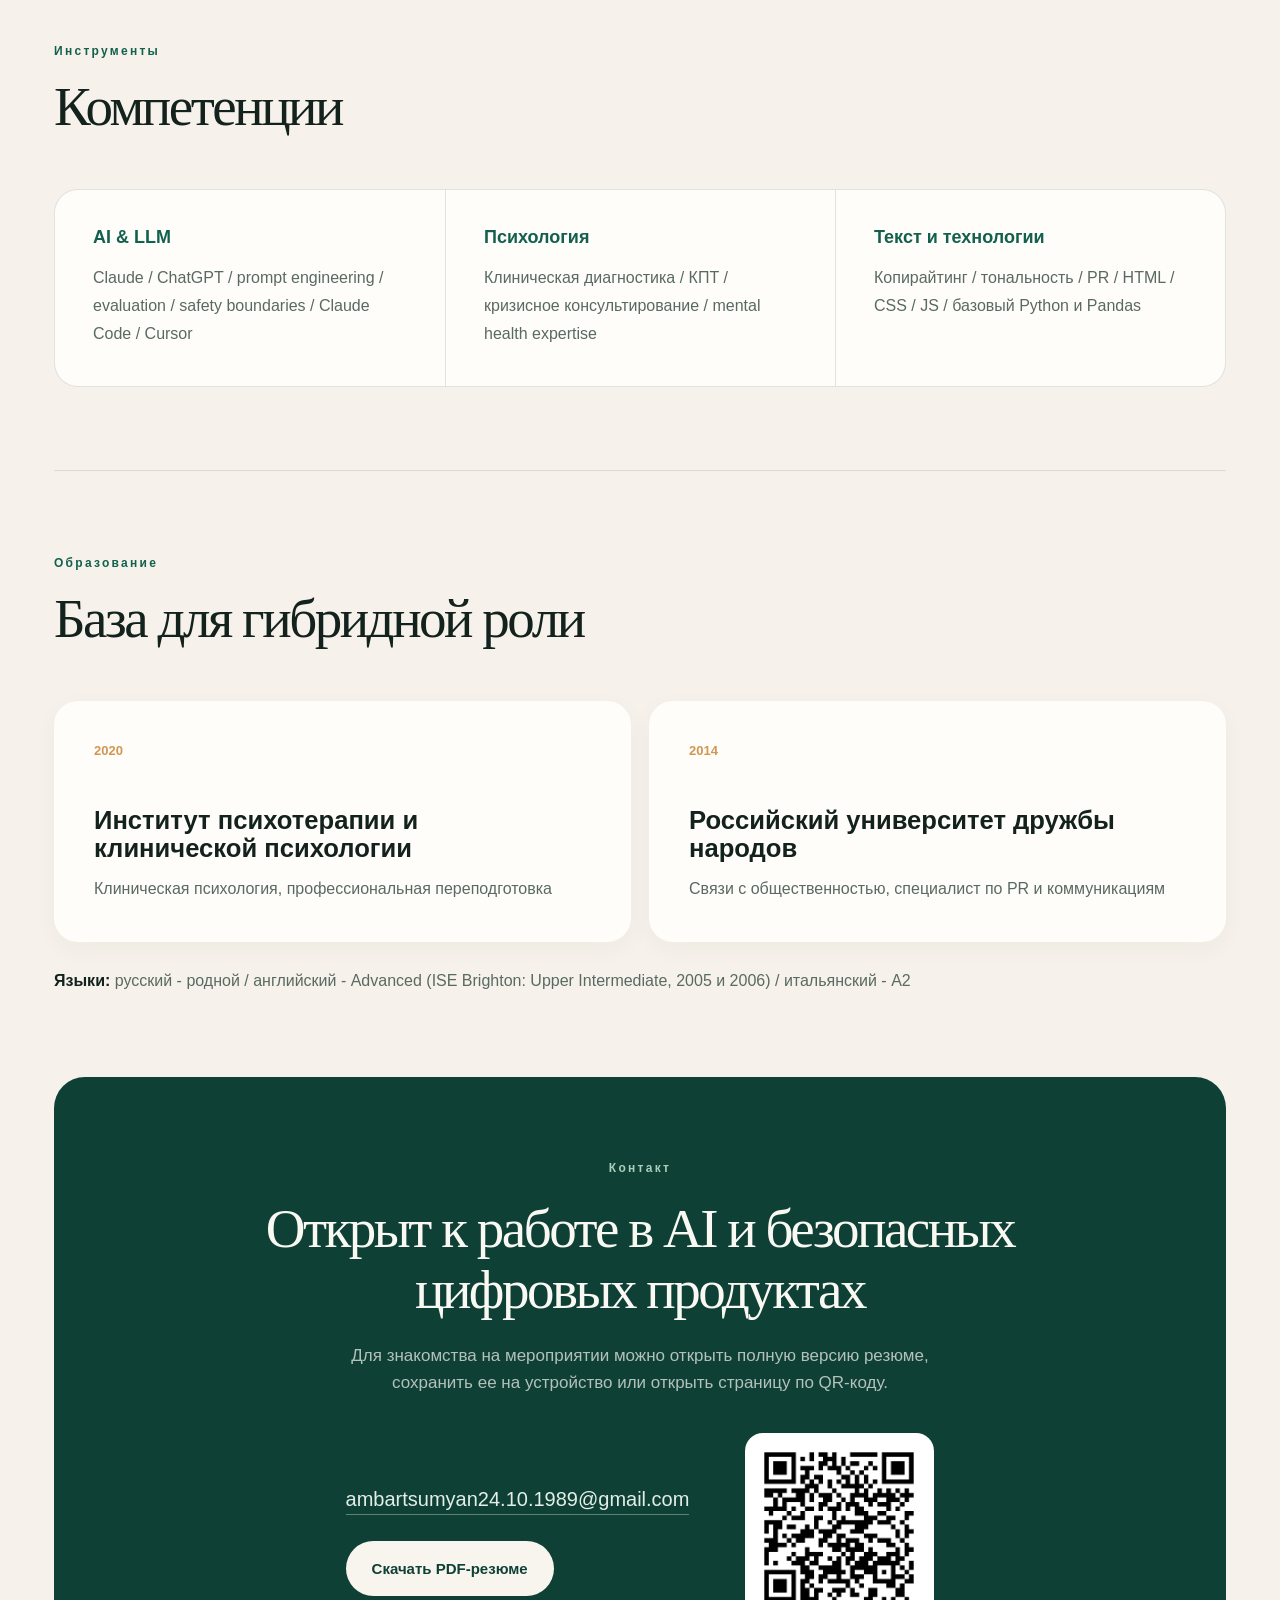
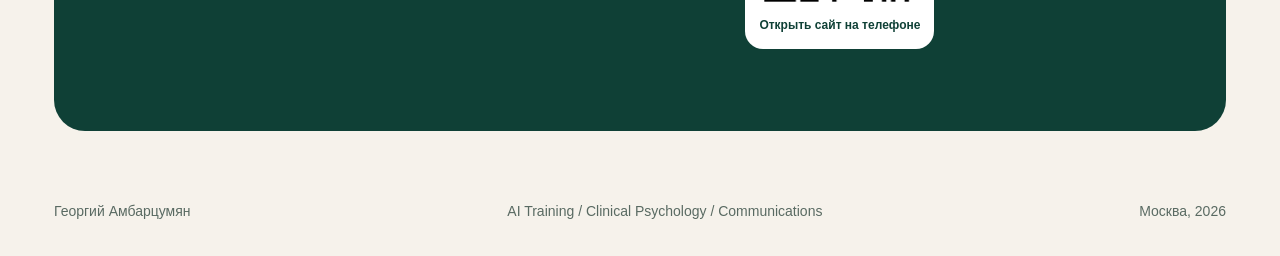
==== commit 240df93d: "Simplify contact section heading" ====
--- a/index.html
+++ b/index.html
@@ -216,7 +216,7 @@
 
       <section class="cta section reveal" aria-labelledby="cta-title">
         <p class="eyebrow">Контакт</p>
-        <h2 id="cta-title">Открыт к задачам в AI, safety и человекоцентричных продуктах</h2>
+        <h2 id="cta-title">Открыт к работе в AI и безопасных цифровых продуктах</h2>
         <p>
           Для знакомства на мероприятии можно открыть полную версию резюме,
           сохранить ее на устройство или открыть страницу по QR-коду.
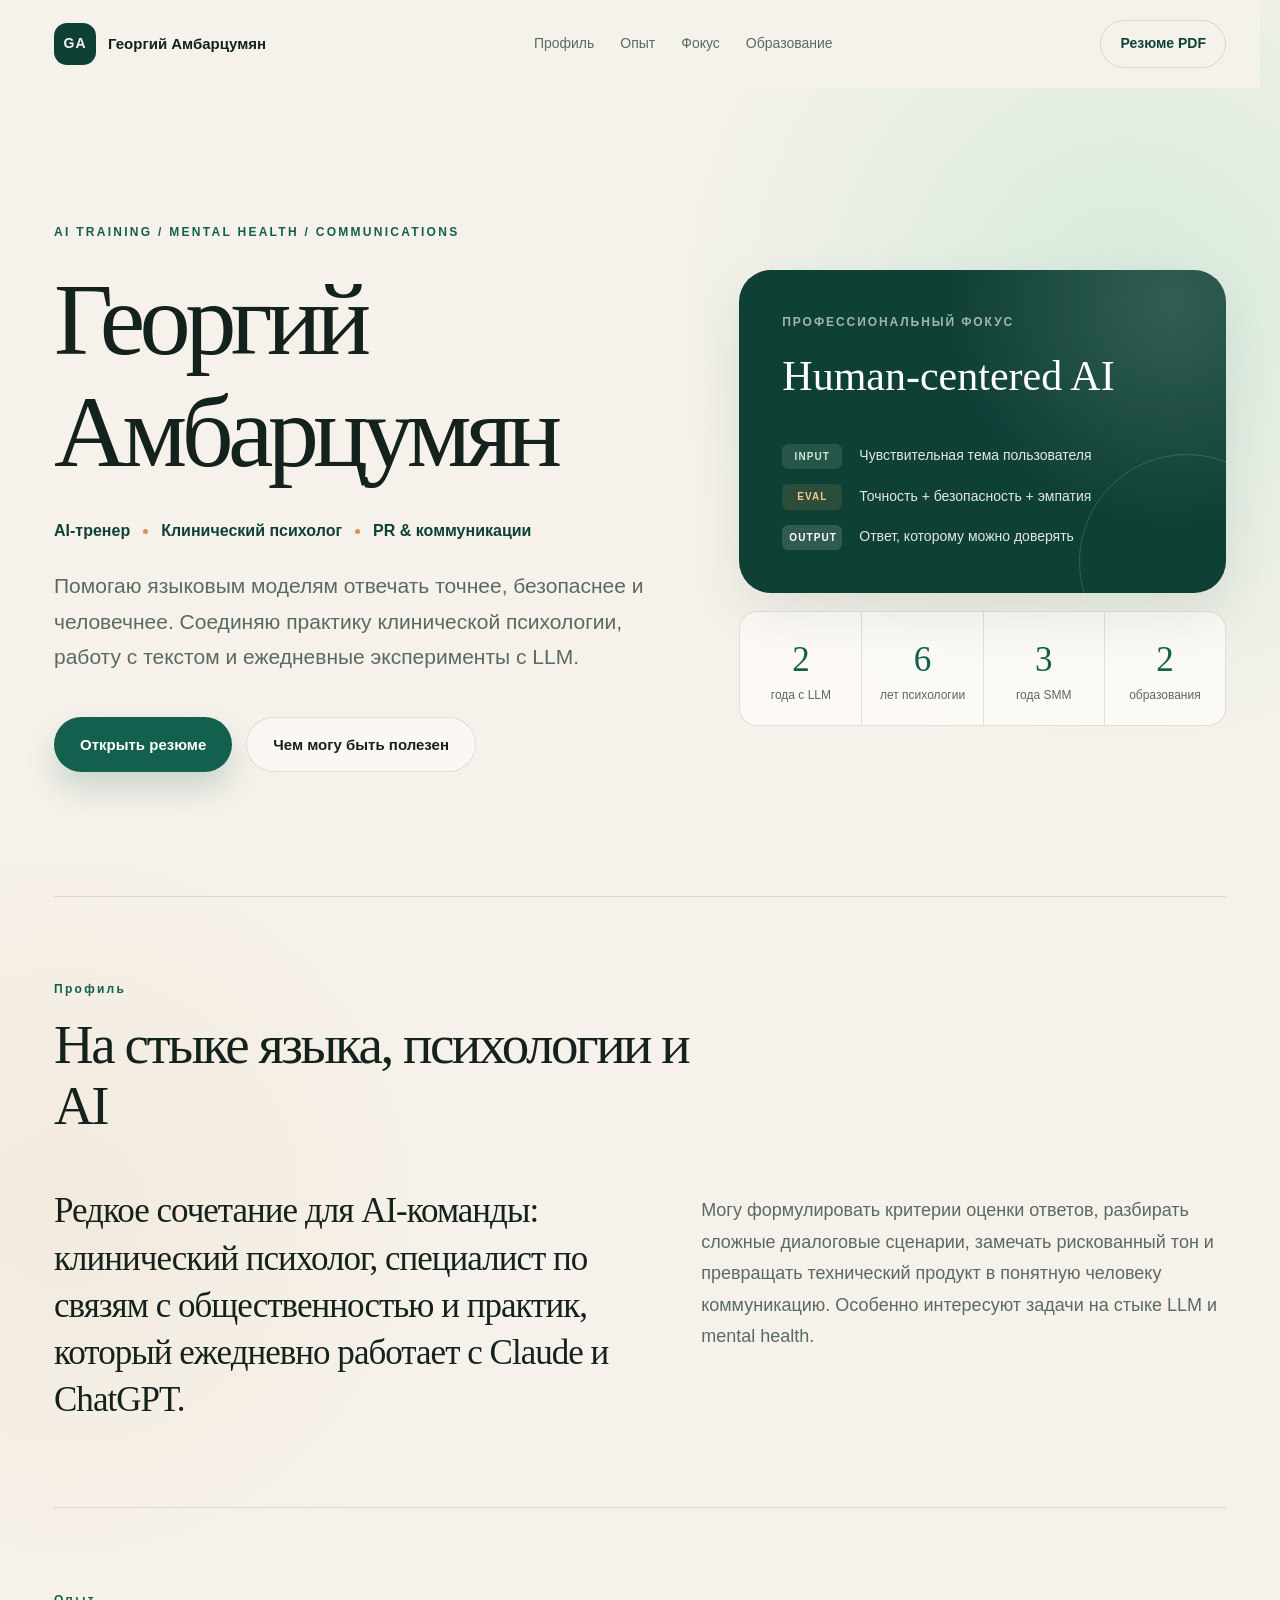
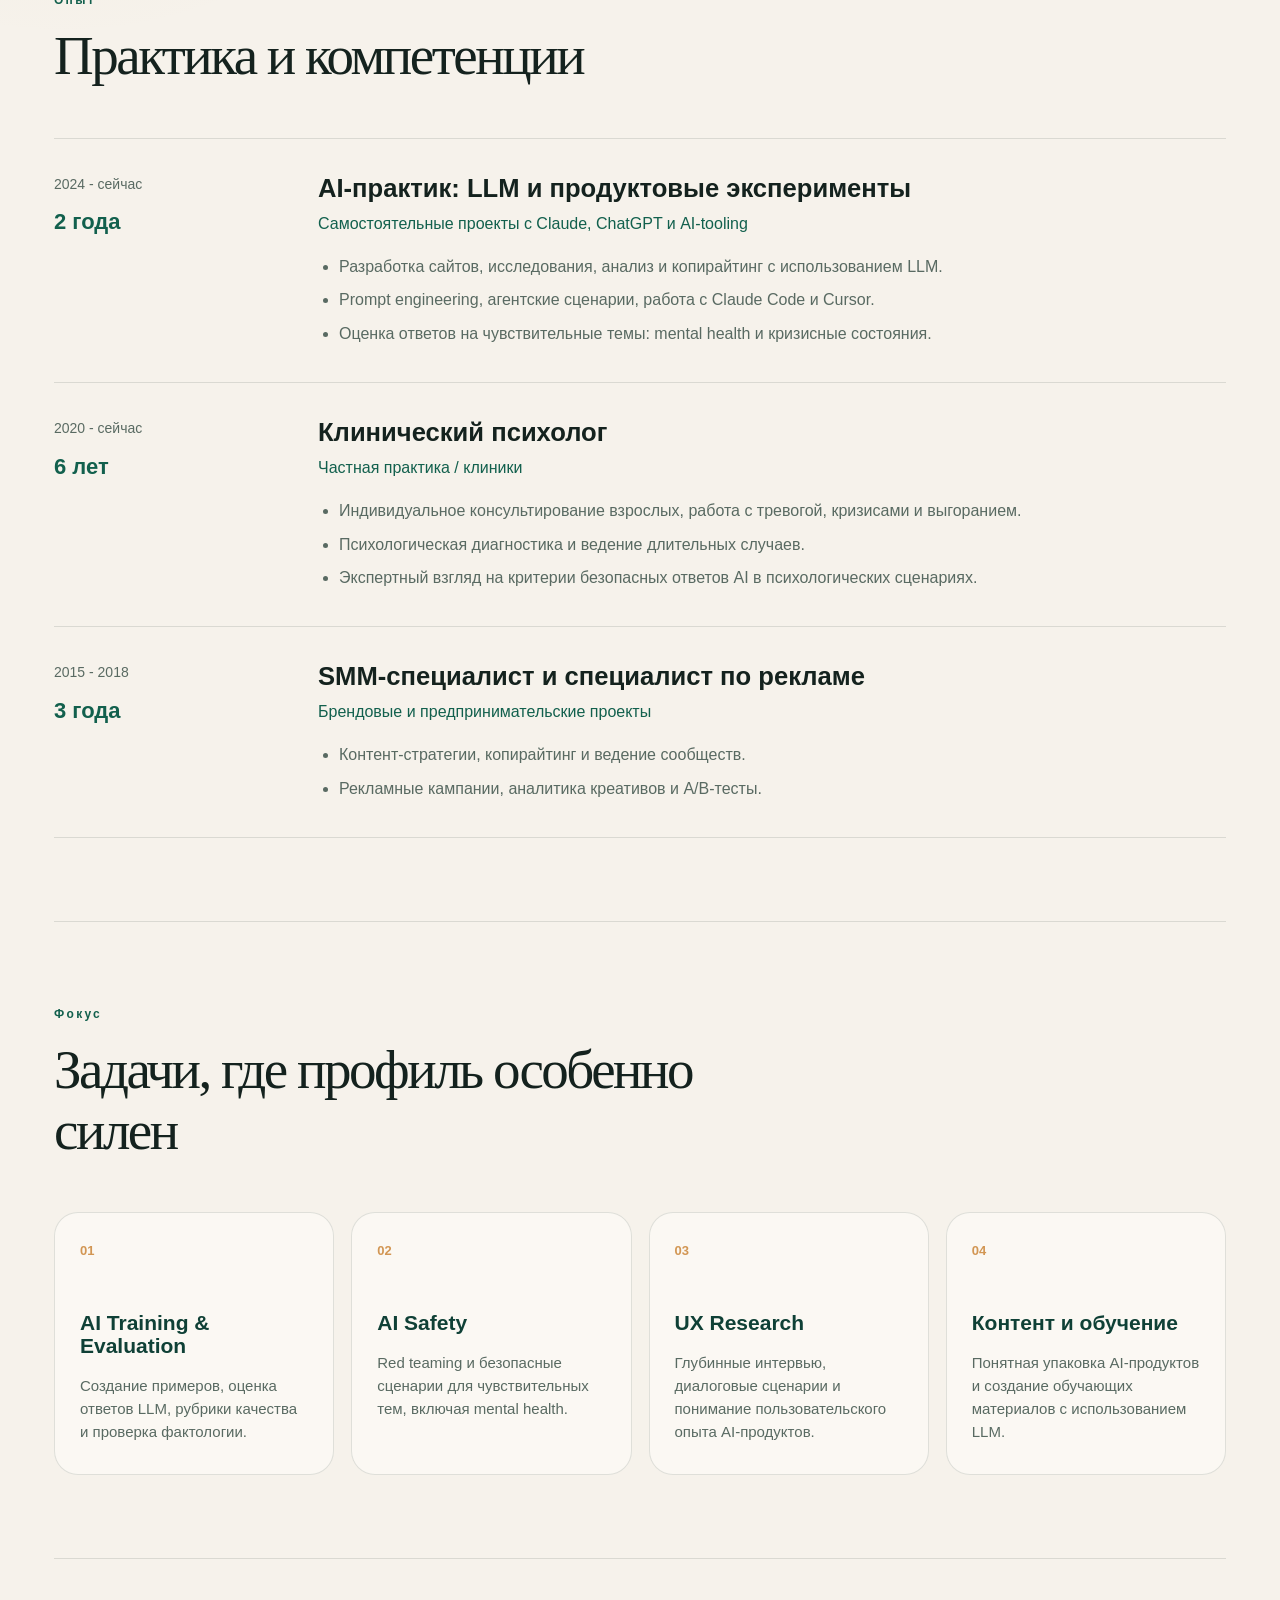
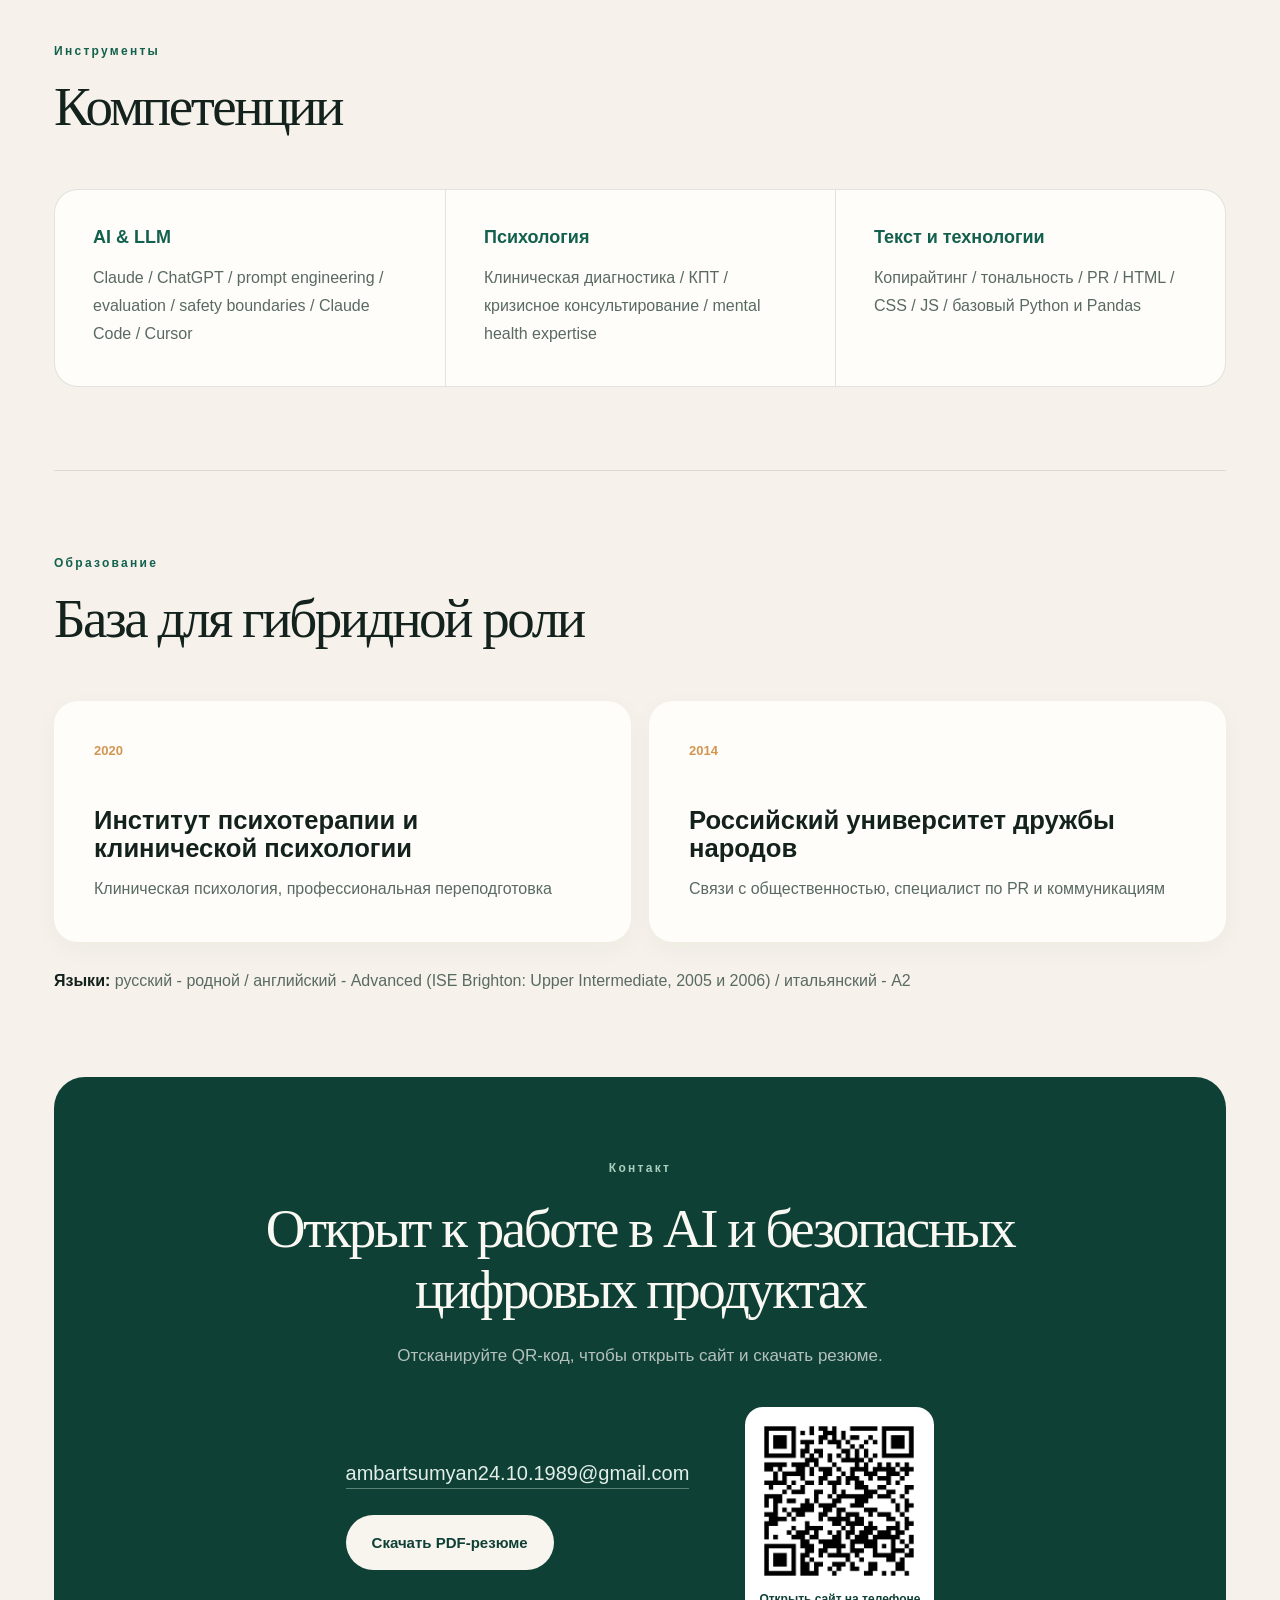
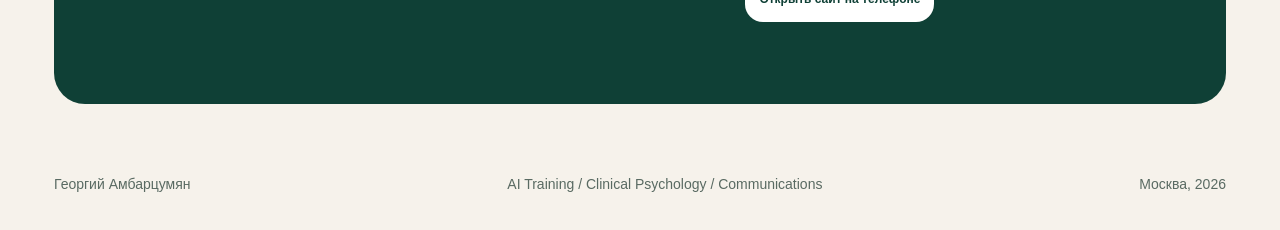
==== commit 76dc045d: "Simplify QR call to action" ====
--- a/index.html
+++ b/index.html
@@ -218,8 +218,7 @@
         <p class="eyebrow">Контакт</p>
         <h2 id="cta-title">Открыт к работе в AI и безопасных цифровых продуктах</h2>
         <p>
-          Для знакомства на мероприятии можно открыть полную версию резюме,
-          сохранить ее на устройство или открыть страницу по QR-коду.
+          Отсканируйте QR-код, чтобы открыть сайт и скачать резюме.
         </p>
         <div class="contact-panel">
           <div class="contact-copy">
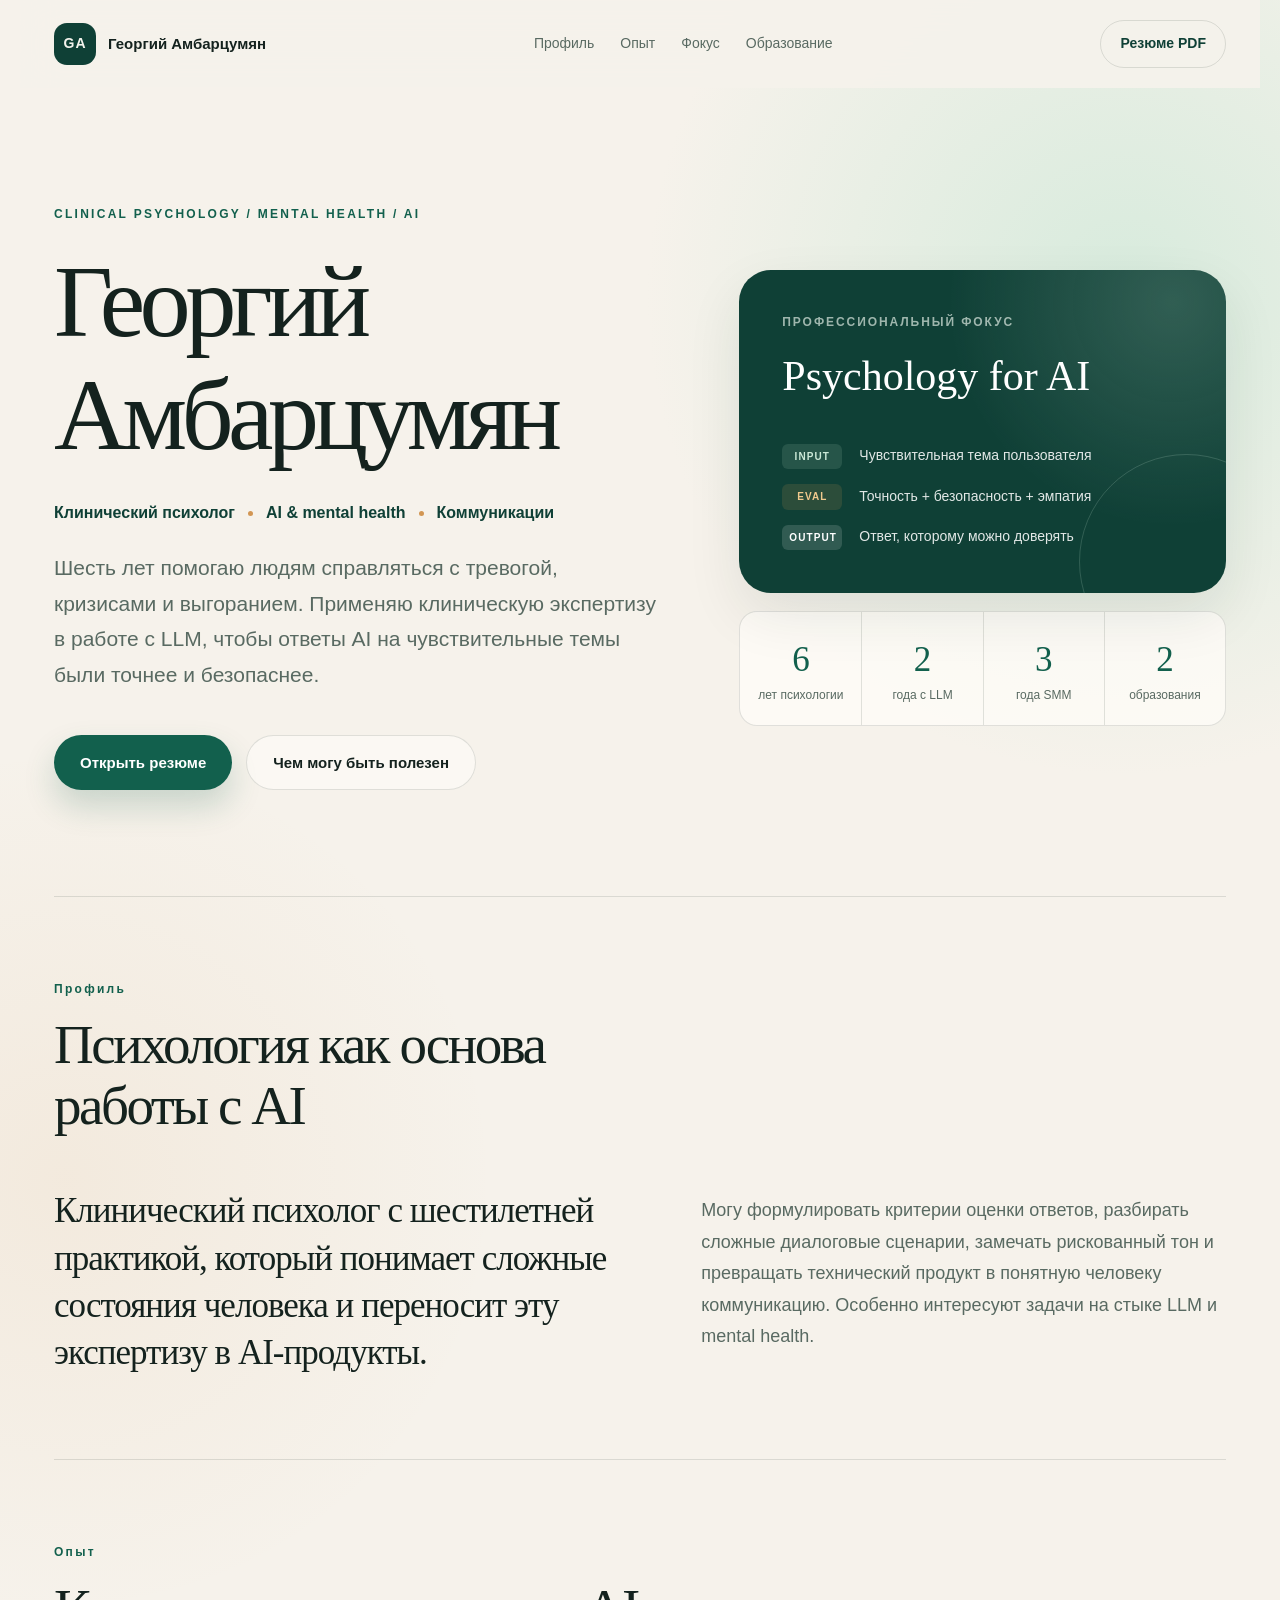
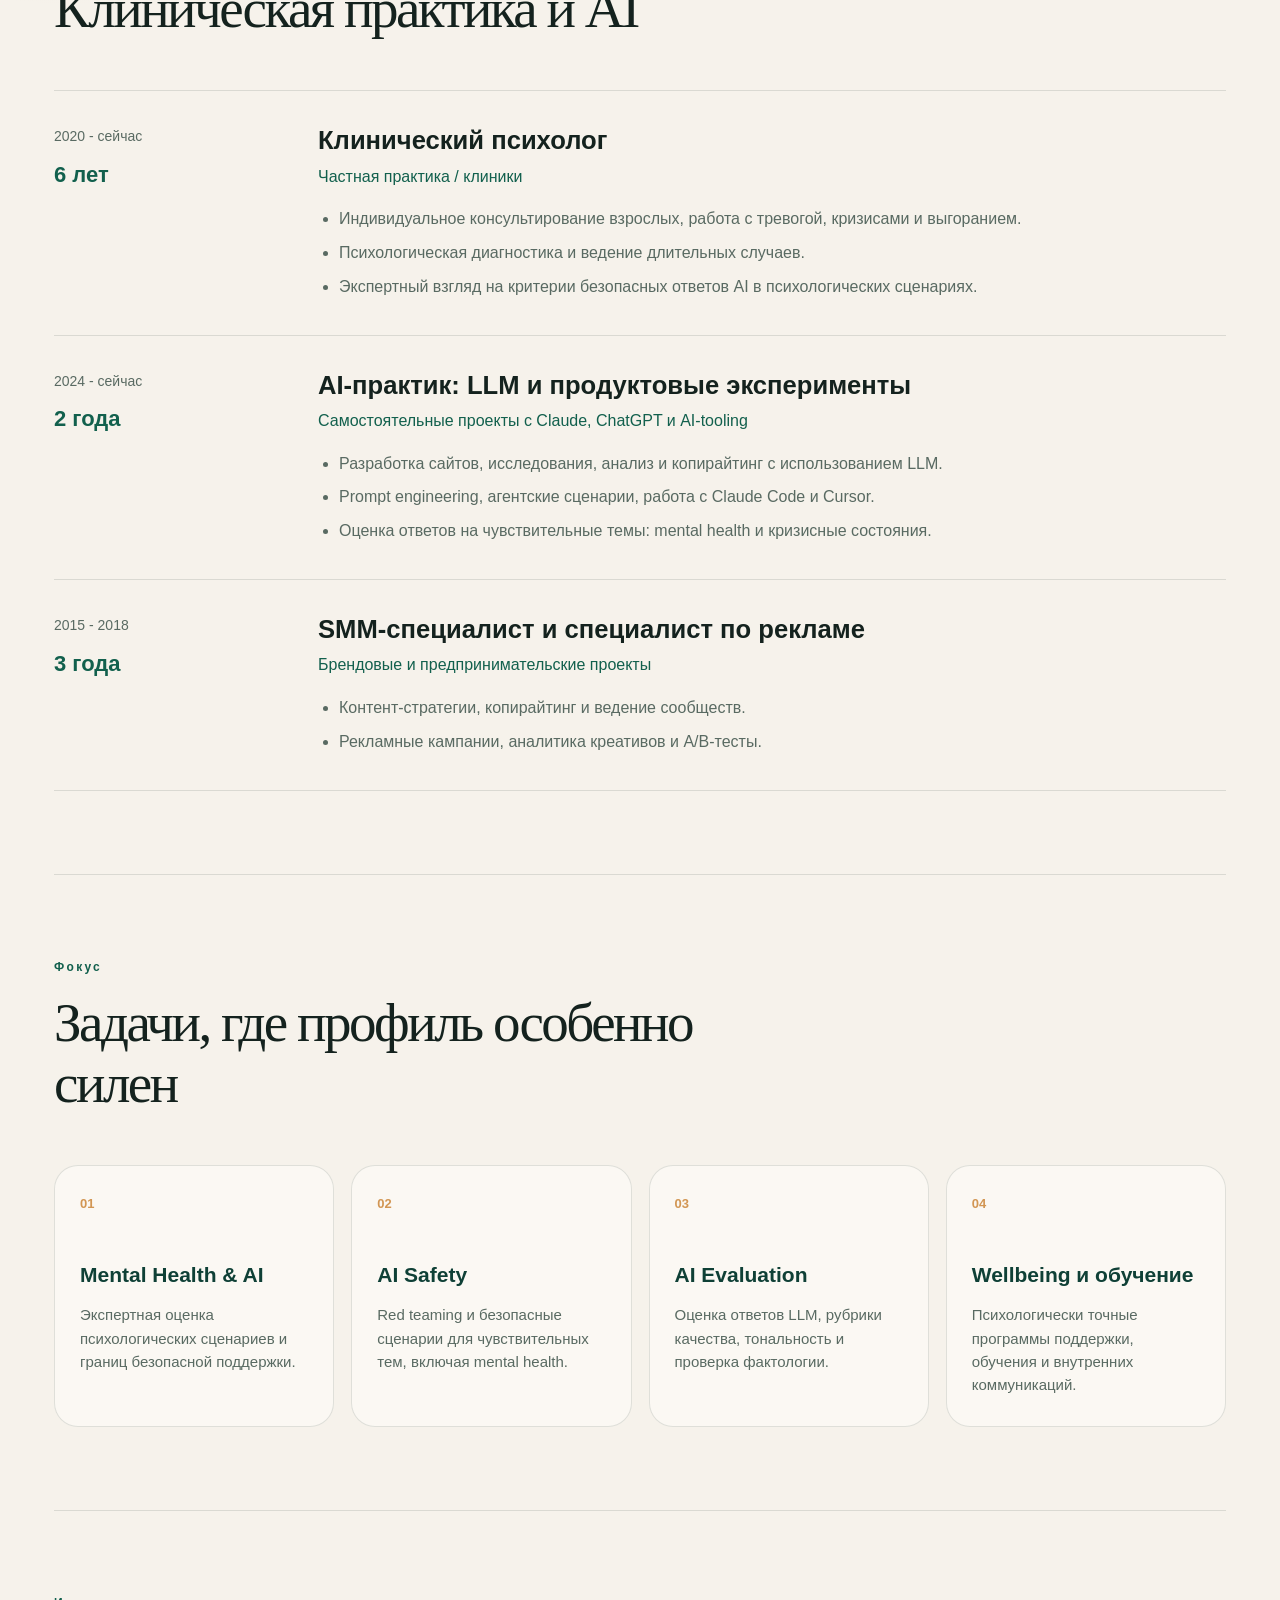
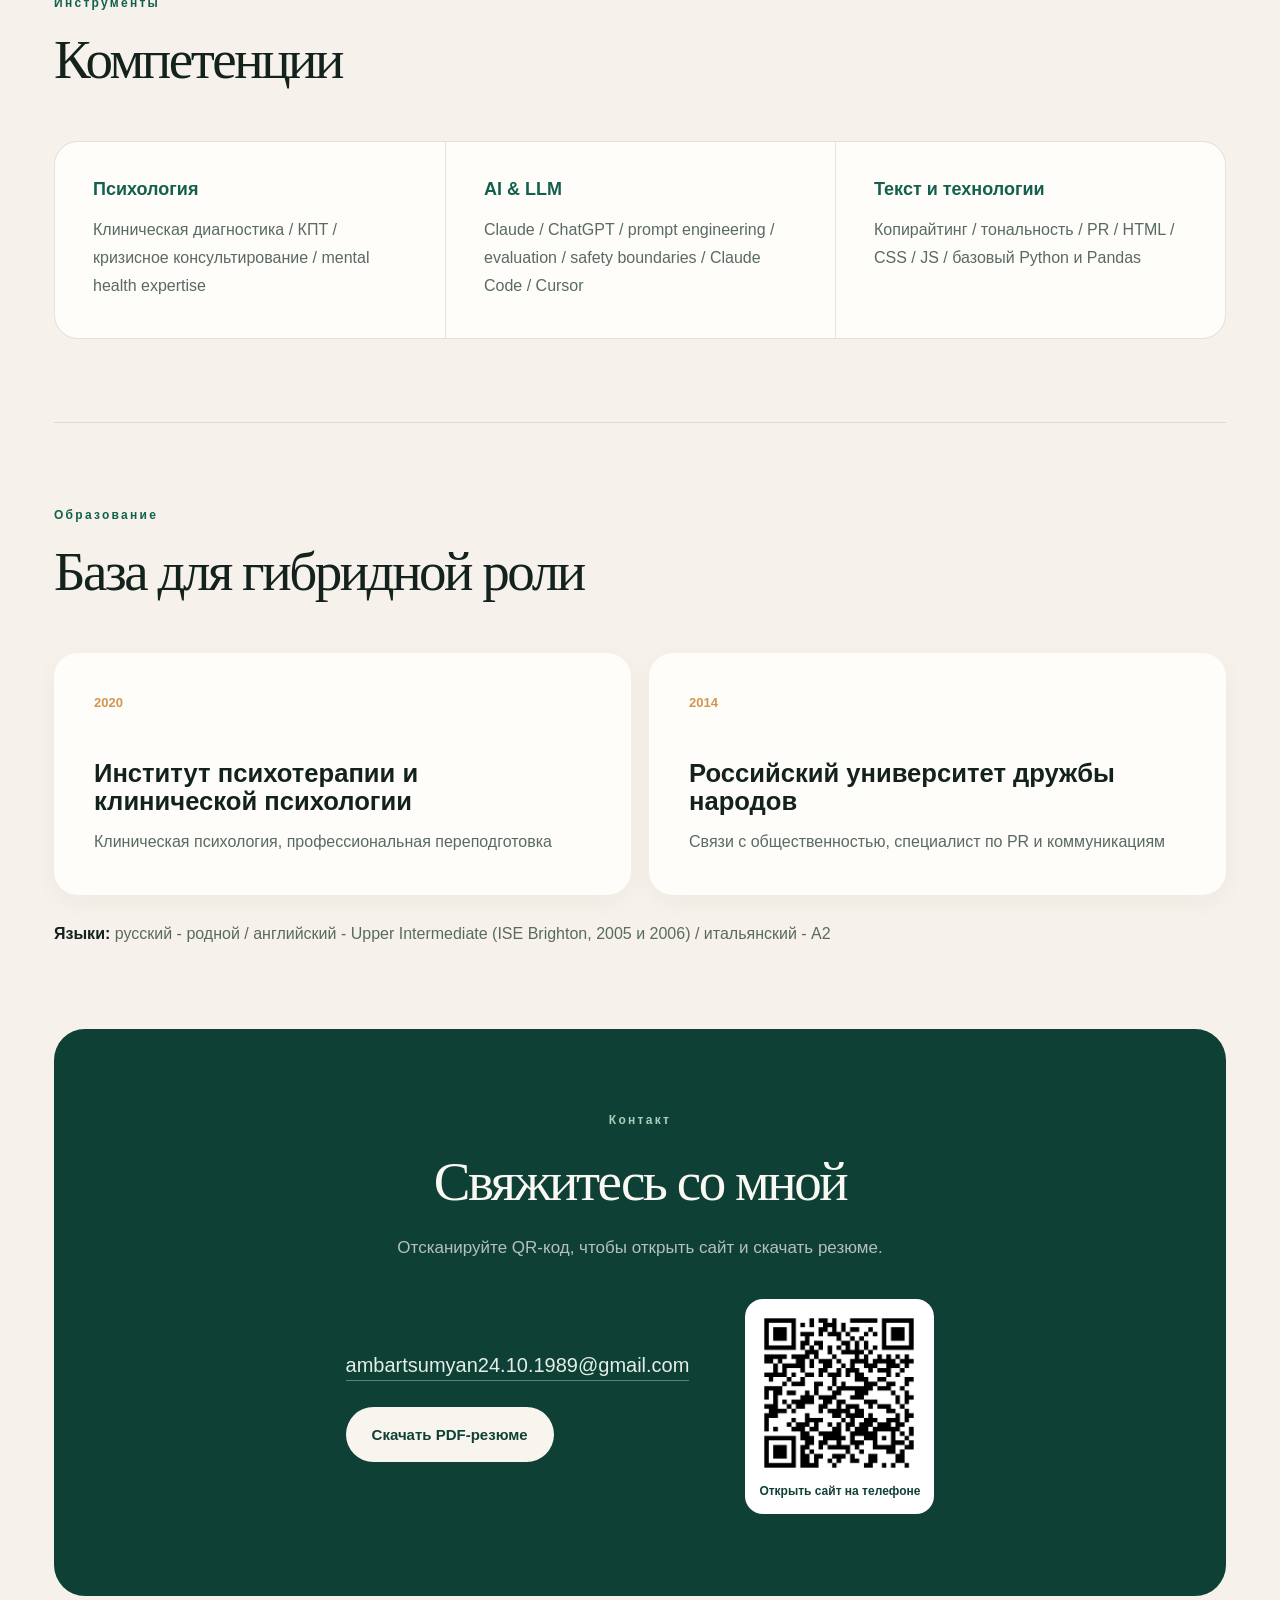
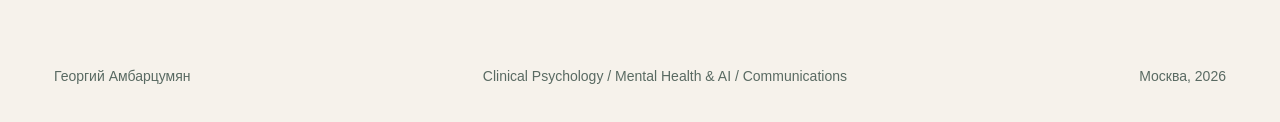
==== commit 52bbfadb: "Redesign resume with clinical psychology focus" ====
--- a/index.html
+++ b/index.html
@@ -6,7 +6,7 @@
     <meta name="theme-color" content="#11211c">
     <meta
       name="description"
-      content="Георгий Амбарцумян: AI-тренер, клинический психолог и специалист по коммуникациям. Работа с LLM, AI Safety и human-centered продуктами."
+      content="Георгий Амбарцумян: клинический психолог с практикой в AI и коммуникациях. Mental health, LLM evaluation и безопасные цифровые продукты."
     >
     <title>Георгий Амбарцумян | AI, психология, коммуникации</title>
     <link rel="stylesheet" href="styles.css">
@@ -30,13 +30,13 @@
     <main id="top">
       <section class="hero" aria-labelledby="hero-title">
         <div class="hero-copy reveal">
-          <p class="eyebrow">AI TRAINING / MENTAL HEALTH / COMMUNICATIONS</p>
+          <p class="eyebrow">CLINICAL PSYCHOLOGY / MENTAL HEALTH / AI</p>
           <h1 id="hero-title">Георгий<br>Амбарцумян</h1>
-          <p class="hero-role">AI-тренер <span></span> Клинический психолог <span></span> PR &amp; коммуникации</p>
+          <p class="hero-role">Клинический психолог <span></span> AI &amp; mental health <span></span> Коммуникации</p>
           <p class="hero-lead">
-            Помогаю языковым моделям отвечать точнее, безопаснее и человечнее.
-            Соединяю практику клинической психологии, работу с текстом и
-            ежедневные эксперименты с LLM.
+            Шесть лет помогаю людям справляться с тревогой, кризисами и выгоранием.
+            Применяю клиническую экспертизу в работе с LLM, чтобы ответы AI
+            на чувствительные темы были точнее и безопаснее.
           </p>
           <div class="hero-actions">
             <a class="button button-primary" href="Ambartsumyan_Georgy_resume.pdf" target="_blank" rel="noopener">
@@ -49,7 +49,7 @@
         <aside class="hero-panel reveal" aria-label="Ключевые показатели">
           <div class="signal-card">
             <p class="signal-label">Профессиональный фокус</p>
-            <p class="signal-title">Human-centered AI</p>
+            <p class="signal-title">Psychology for AI</p>
             <div class="prompt-lines" aria-hidden="true">
               <span class="prompt-tag">INPUT</span>
               <p>Чувствительная тема пользователя</p>
@@ -60,8 +60,8 @@
             </div>
           </div>
           <div class="metrics">
+            <div><strong>6</strong><span>лет психологии</span></div>
             <div><strong>2</strong><span>года с LLM</span></div>
-            <div><strong>6</strong><span>лет психологии</span></div>
             <div><strong>3</strong><span>года SMM</span></div>
             <div><strong>2</strong><span>образования</span></div>
           </div>
@@ -71,13 +71,12 @@
       <section class="profile section reveal" id="profile" aria-labelledby="profile-title">
         <div class="section-heading">
           <p class="eyebrow">Профиль</p>
-          <h2 id="profile-title">На стыке языка, психологии и AI</h2>
+          <h2 id="profile-title">Психология как основа работы с AI</h2>
         </div>
         <div class="profile-grid">
           <p class="statement">
-            Редкое сочетание для AI-команды: клинический психолог, специалист
-            по связям с общественностью и практик, который ежедневно работает
-            с Claude и ChatGPT.
+            Клинический психолог с шестилетней практикой, который понимает
+            сложные состояния человека и переносит эту экспертизу в AI-продукты.
           </p>
           <p class="body-copy">
             Могу формулировать критерии оценки ответов, разбирать сложные
@@ -91,9 +90,24 @@
       <section class="section experience" id="experience" aria-labelledby="experience-title">
         <div class="section-heading reveal">
           <p class="eyebrow">Опыт</p>
-          <h2 id="experience-title">Практика и компетенции</h2>
+          <h2 id="experience-title">Клиническая практика и AI</h2>
         </div>
         <div class="timeline">
+          <article class="timeline-item reveal">
+            <div class="timeline-date">
+              <span>2020 - сейчас</span>
+              <strong>6 лет</strong>
+            </div>
+            <div class="timeline-content">
+              <h3>Клинический психолог</h3>
+              <p>Частная практика / клиники</p>
+              <ul>
+                <li>Индивидуальное консультирование взрослых, работа с тревогой, кризисами и выгоранием.</li>
+                <li>Психологическая диагностика и ведение длительных случаев.</li>
+                <li>Экспертный взгляд на критерии безопасных ответов AI в психологических сценариях.</li>
+              </ul>
+            </div>
+          </article>
           <article class="timeline-item reveal">
             <div class="timeline-date">
               <span>2024 - сейчас</span>
@@ -111,21 +125,6 @@
           </article>
           <article class="timeline-item reveal">
             <div class="timeline-date">
-              <span>2020 - сейчас</span>
-              <strong>6 лет</strong>
-            </div>
-            <div class="timeline-content">
-              <h3>Клинический психолог</h3>
-              <p>Частная практика / клиники</p>
-              <ul>
-                <li>Индивидуальное консультирование взрослых, работа с тревогой, кризисами и выгоранием.</li>
-                <li>Психологическая диагностика и ведение длительных случаев.</li>
-                <li>Экспертный взгляд на критерии безопасных ответов AI в психологических сценариях.</li>
-              </ul>
-            </div>
-          </article>
-          <article class="timeline-item reveal">
-            <div class="timeline-date">
               <span>2015 - 2018</span>
               <strong>3 года</strong>
             </div>
@@ -149,8 +148,8 @@
         <div class="cards">
           <article class="focus-card reveal">
             <span class="card-index">01</span>
-            <h3>AI Training &amp; Evaluation</h3>
-            <p>Создание примеров, оценка ответов LLM, рубрики качества и проверка фактологии.</p>
+            <h3>Mental Health &amp; AI</h3>
+            <p>Экспертная оценка психологических сценариев и границ безопасной поддержки.</p>
           </article>
           <article class="focus-card reveal">
             <span class="card-index">02</span>
@@ -159,13 +158,13 @@
           </article>
           <article class="focus-card reveal">
             <span class="card-index">03</span>
-            <h3>UX Research</h3>
-            <p>Глубинные интервью, диалоговые сценарии и понимание пользовательского опыта AI-продуктов.</p>
+            <h3>AI Evaluation</h3>
+            <p>Оценка ответов LLM, рубрики качества, тональность и проверка фактологии.</p>
           </article>
           <article class="focus-card reveal">
             <span class="card-index">04</span>
-            <h3>Контент и обучение</h3>
-            <p>Понятная упаковка AI-продуктов и создание обучающих материалов с использованием LLM.</p>
+            <h3>Wellbeing и обучение</h3>
+            <p>Психологически точные программы поддержки, обучения и внутренних коммуникаций.</p>
           </article>
         </div>
       </section>
@@ -176,13 +175,13 @@
           <h2 id="skills-title">Компетенции</h2>
         </div>
         <div class="skill-groups reveal">
+          <div>
+            <h3>Психология</h3>
+            <p>Клиническая диагностика / КПТ / кризисное консультирование / mental health expertise</p>
+          </div>
           <div>
             <h3>AI &amp; LLM</h3>
             <p>Claude / ChatGPT / prompt engineering / evaluation / safety boundaries / Claude Code / Cursor</p>
-          </div>
-          <div>
-            <h3>Психология</h3>
-            <p>Клиническая диагностика / КПТ / кризисное консультирование / mental health expertise</p>
           </div>
           <div>
             <h3>Текст и технологии</h3>
@@ -209,14 +208,14 @@
           </article>
         </div>
         <p class="languages reveal">
-          <strong>Языки:</strong> русский - родной / английский - Advanced
-          (ISE Brighton: Upper Intermediate, 2005 и 2006) / итальянский - A2
+          <strong>Языки:</strong> русский - родной / английский - Upper Intermediate
+          (ISE Brighton, 2005 и 2006) / итальянский - A2
         </p>
       </section>
 
       <section class="cta section reveal" aria-labelledby="cta-title">
         <p class="eyebrow">Контакт</p>
-        <h2 id="cta-title">Открыт к работе в AI и безопасных цифровых продуктах</h2>
+        <h2 id="cta-title">Свяжитесь со мной</h2>
         <p>
           Отсканируйте QR-код, чтобы открыть сайт и скачать резюме.
         </p>
@@ -239,7 +238,7 @@
 
     <footer class="site-footer">
       <p>Георгий Амбарцумян</p>
-      <p>AI Training / Clinical Psychology / Communications</p>
+      <p>Clinical Psychology / Mental Health &amp; AI / Communications</p>
       <p>Москва, 2026</p>
     </footer>
   </body>
